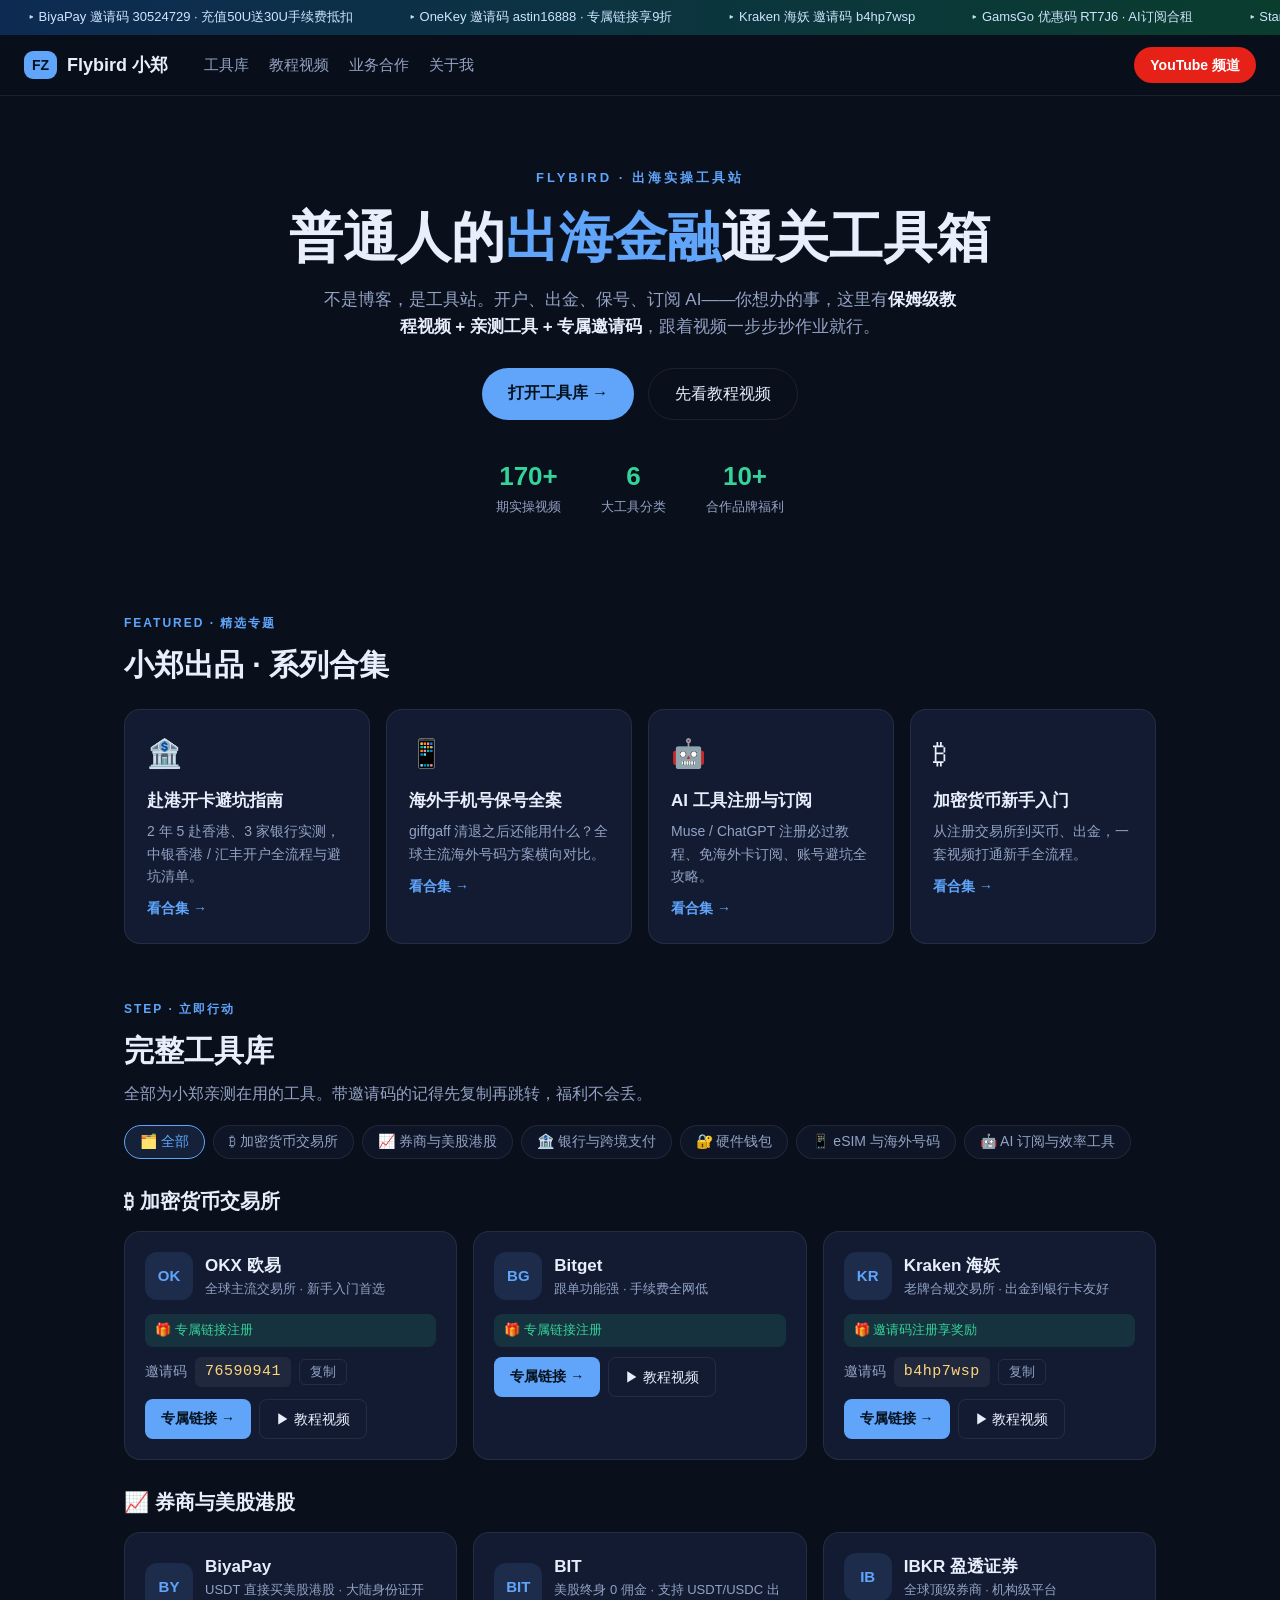
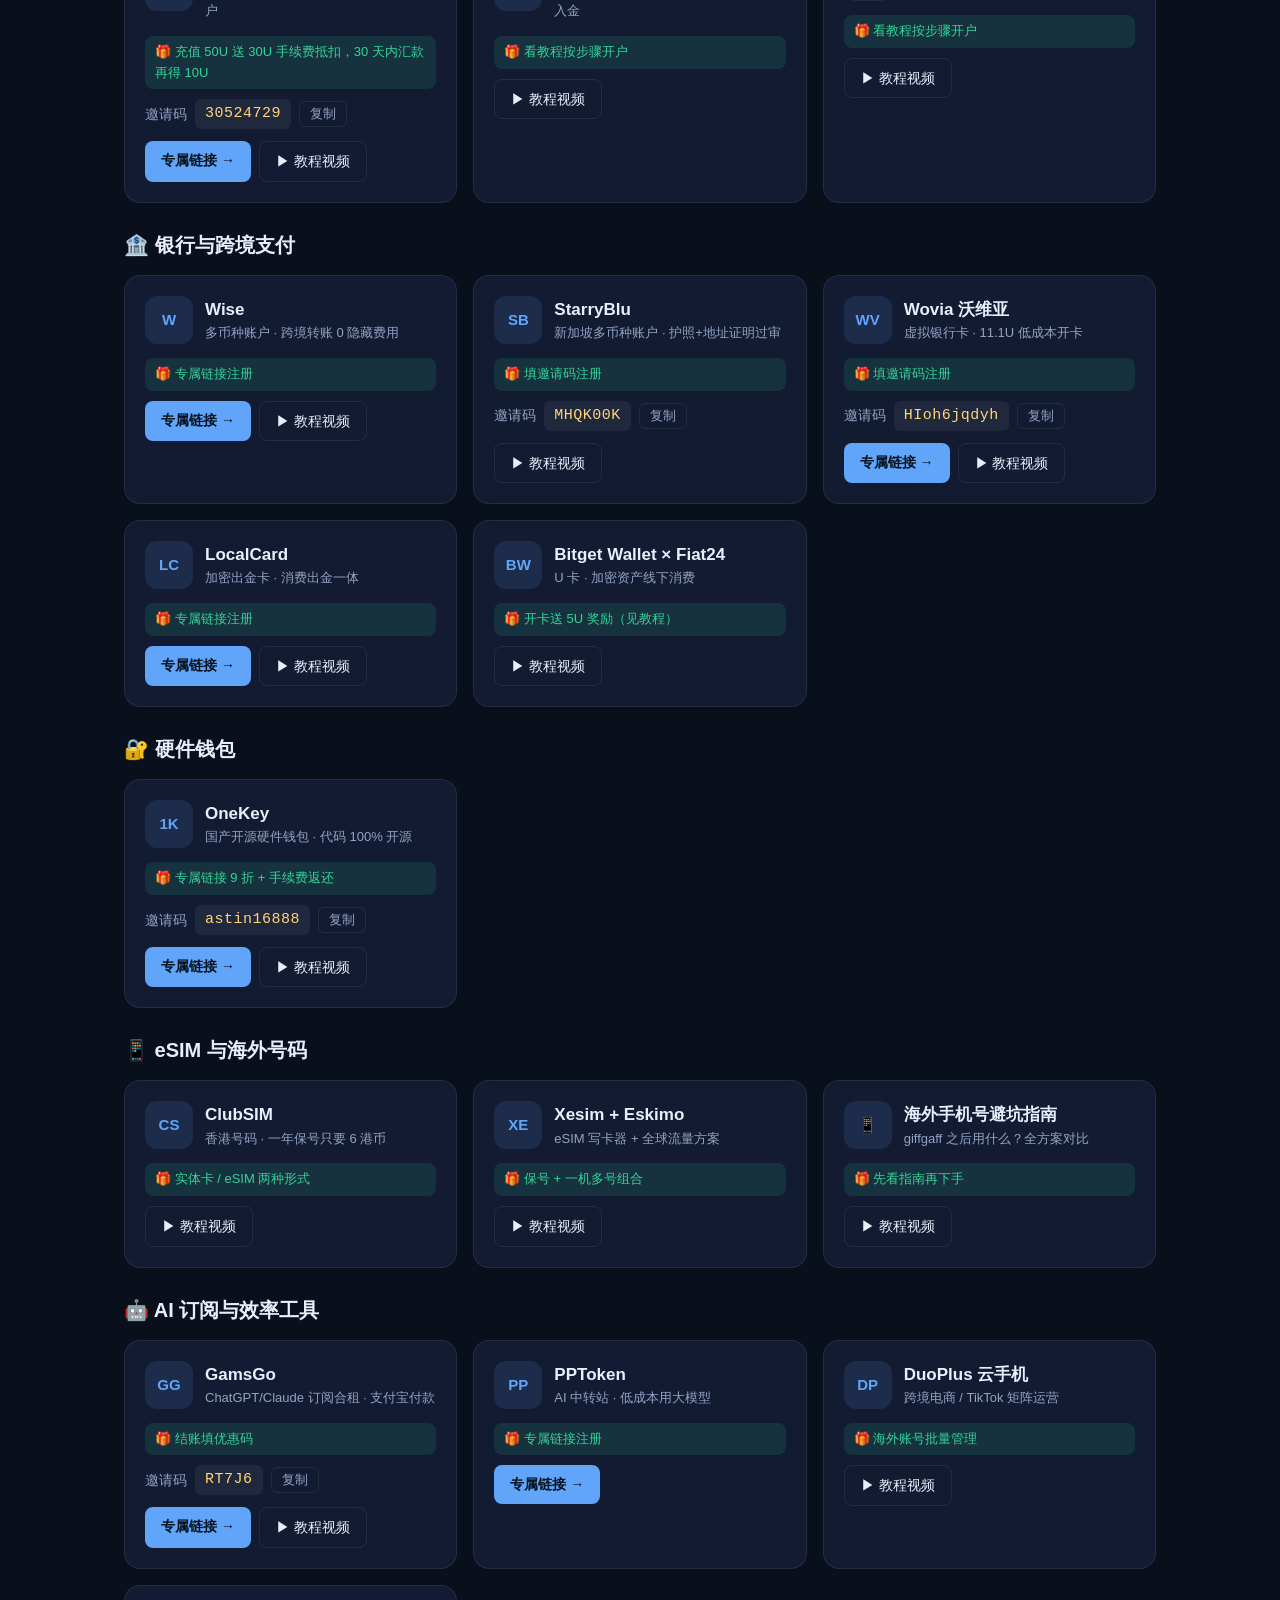
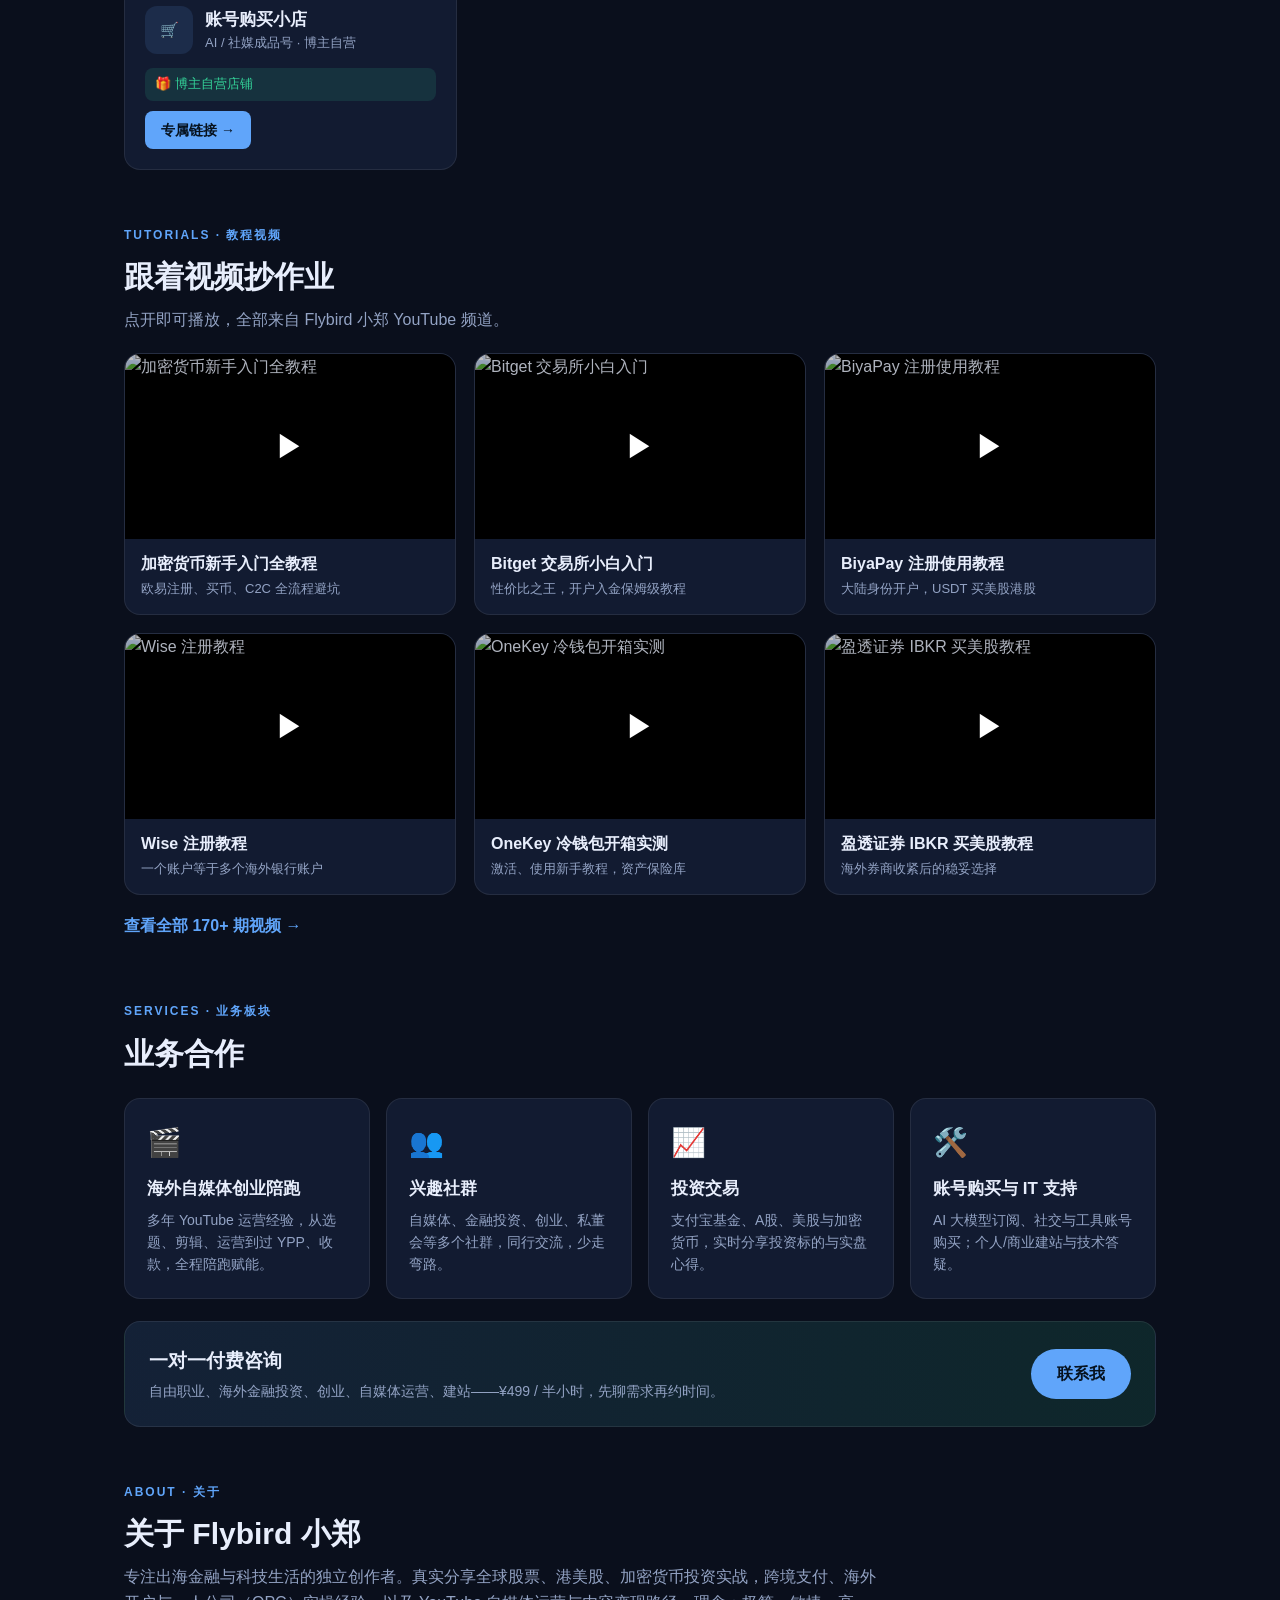
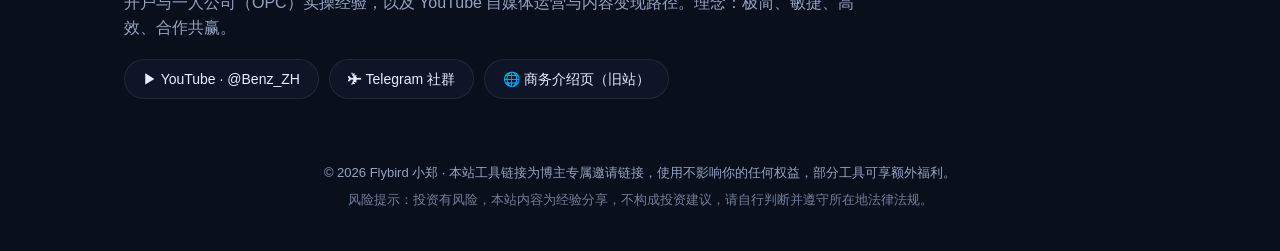
==== index.html @ d7a8adad "重构为工具导航站：新增静态首页/样式/数据/脚本，vercel.json 改为静态部署（旧 Astro 源码保留在仓库中）" ====
<!DOCTYPE html>
<html lang="zh-CN">
<head>
<meta charset="UTF-8">
<meta name="viewport" content="width=device-width, initial-scale=1.0">
<title>Flybird 小郑 · 出海金融与科技生活工具站</title>
<meta name="description" content="Flybird 小郑的出海工具库：加密货币交易所、美股券商、海外银行与跨境支付、硬件钱包、eSIM 海外号码、AI 订阅工具，附保姆级教程视频与专属邀请码。">
<link rel="stylesheet" href="styles.css">
<link rel="icon" href="data:image/svg+xml,<svg xmlns='http://www.w3.org/2000/svg' viewBox='0 0 100 100'><text y='.9em' font-size='90'>🕊️</text></svg>">
</head>
<body>

<!-- 顶部滚动播报 -->
<div class="ticker" aria-label="最新福利播报">
  <div class="ticker-track" id="tickerTrack"></div>
</div>

<!-- 导航 -->
<header class="nav">
  <a class="brand" href="#top">
    <span class="brand-badge">FZ</span>
    <span class="brand-name">Flybird 小郑</span>
  </a>
  <nav class="nav-links">
    <a href="#tools">工具库</a>
    <a href="#videos">教程视频</a>
    <a href="#services">业务合作</a>
    <a href="#about">关于我</a>
  </nav>
  <a class="nav-cta" href="https://www.youtube.com/@Benz_ZH" target="_blank" rel="noopener">YouTube 频道</a>
</header>

<main id="top">

  <!-- Hero -->
  <section class="hero">
    <p class="hero-kicker">FLYBIRD · 出海实操工具站</p>
    <h1>普通人的<em>出海金融</em>通关工具箱</h1>
    <p class="hero-sub">不是博客，是工具站。开户、出金、保号、订阅 AI——你想办的事，这里有<strong>保姆级教程视频 + 亲测工具 + 专属邀请码</strong>，跟着视频一步步抄作业就行。</p>
    <div class="hero-actions">
      <a class="btn-primary" href="#tools">打开工具库 →</a>
      <a class="btn-ghost" href="#videos">先看教程视频</a>
    </div>
    <div class="hero-stats">
      <div><strong>170+</strong><span>期实操视频</span></div>
      <div><strong>6</strong><span>大工具分类</span></div>
      <div><strong>10+</strong><span>合作品牌福利</span></div>
    </div>
  </section>

  <!-- 精选专题 -->
  <section class="section" id="series">
    <p class="section-kicker">FEATURED · 精选专题</p>
    <h2>小郑出品 · 系列合集</h2>
    <div class="series-grid">
      <a class="series-card" href="https://www.youtube.com/watch?v=pL_hmKkgHTI" target="_blank" rel="noopener">
        <span class="series-emoji">🏦</span>
        <h3>赴港开卡避坑指南</h3>
        <p>2 年 5 赴香港、3 家银行实测，中银香港 / 汇丰开户全流程与避坑清单。</p>
        <span class="series-link">看合集 →</span>
      </a>
      <a class="series-card" href="https://www.youtube.com/watch?v=Ob8utfMXnhE" target="_blank" rel="noopener">
        <span class="series-emoji">📱</span>
        <h3>海外手机号保号全案</h3>
        <p>giffgaff 清退之后还能用什么？全球主流海外号码方案横向对比。</p>
        <span class="series-link">看合集 →</span>
      </a>
      <a class="series-card" href="https://www.youtube.com/watch?v=V_3cQCNfY6o" target="_blank" rel="noopener">
        <span class="series-emoji">🤖</span>
        <h3>AI 工具注册与订阅</h3>
        <p>Muse / ChatGPT 注册必过教程、免海外卡订阅、账号避坑全攻略。</p>
        <span class="series-link">看合集 →</span>
      </a>
      <a class="series-card" href="https://www.youtube.com/watch?v=D28s9FjRsBw" target="_blank" rel="noopener">
        <span class="series-emoji">₿</span>
        <h3>加密货币新手入门</h3>
        <p>从注册交易所到买币、出金，一套视频打通新手全流程。</p>
        <span class="series-link">看合集 →</span>
      </a>
    </div>
  </section>

  <!-- 工具库 -->
  <section class="section" id="tools">
    <p class="section-kicker">STEP · 立即行动</p>
    <h2>完整工具库</h2>
    <p class="section-desc">全部为小郑亲测在用的工具。带邀请码的记得先复制再跳转，福利不会丢。</p>
    <div class="filter-bar" id="filterBar"></div>
    <div id="toolSections"></div>
  </section>

  <!-- 教程视频 -->
  <section class="section" id="videos">
    <p class="section-kicker">TUTORIALS · 教程视频</p>
    <h2>跟着视频抄作业</h2>
    <p class="section-desc">点开即可播放，全部来自 Flybird 小郑 YouTube 频道。</p>
    <div class="video-grid" id="videoGrid"></div>
    <p class="more-videos"><a href="https://www.youtube.com/@Benz_ZH/videos" target="_blank" rel="noopener">查看全部 170+ 期视频 →</a></p>
  </section>

  <!-- 业务合作 -->
  <section class="section" id="services">
    <p class="section-kicker">SERVICES · 业务板块</p>
    <h2>业务合作</h2>
    <div class="series-grid">
      <div class="series-card">
        <span class="series-emoji">🎬</span>
        <h3>海外自媒体创业陪跑</h3>
        <p>多年 YouTube 运营经验，从选题、剪辑、运营到过 YPP、收款，全程陪跑赋能。</p>
      </div>
      <div class="series-card">
        <span class="series-emoji">👥</span>
        <h3>兴趣社群</h3>
        <p>自媒体、金融投资、创业、私董会等多个社群，同行交流，少走弯路。</p>
      </div>
      <div class="series-card">
        <span class="series-emoji">📈</span>
        <h3>投资交易</h3>
        <p>支付宝基金、A股、美股与加密货币，实时分享投资标的与实盘心得。</p>
      </div>
      <div class="series-card">
        <span class="series-emoji">🛠️</span>
        <h3>账号购买与 IT 支持</h3>
        <p>AI 大模型订阅、社交与工具账号购买；个人/商业建站与技术答疑。</p>
      </div>
    </div>
    <div class="consult-banner">
      <div>
        <h3>一对一付费咨询</h3>
        <p>自由职业、海外金融投资、创业、自媒体运营、建站——¥499 / 半小时，先聊需求再约时间。</p>
      </div>
      <a class="btn-primary" href="#about">联系我</a>
    </div>
  </section>

  <!-- 关于 -->
  <section class="section" id="about">
    <p class="section-kicker">ABOUT · 关于</p>
    <h2>关于 Flybird 小郑</h2>
    <p class="about-text">专注出海金融与科技生活的独立创作者。真实分享全球股票、港美股、加密货币投资实战，跨境支付、海外开户与一人公司（OPC）实操经验，以及 YouTube 自媒体运营与内容变现路径。理念：极简、敏捷、高效、合作共赢。</p>
    <div class="contact-row">
      <a class="contact-chip" href="https://www.youtube.com/@Benz_ZH" target="_blank" rel="noopener">▶ YouTube · @Benz_ZH</a>
      <a class="contact-chip" href="https://t.me/flybird_home" target="_blank" rel="noopener">✈ Telegram 社群</a>
      <a class="contact-chip" href="https://flybirdzhintro.vercel.app/" target="_blank" rel="noopener">🌐 商务介绍页（旧站）</a>
    </div>
  </section>

</main>

<footer class="footer">
  <p>© 2026 Flybird 小郑 · 本站工具链接为博主专属邀请链接，使用不影响你的任何权益，部分工具可享额外福利。</p>
  <p class="footer-risk">风险提示：投资有风险，本站内容为经验分享，不构成投资建议，请自行判断并遵守所在地法律法规。</p>
</footer>

<div class="toast" id="toast">已复制</div>

<script src="data.js"></script>
<script src="app.js"></script>
</body>
</html>
---- styles.css ----
/* Flybird 小郑工具站 · 深色工具站风格（原创样式） */
:root {
  --bg: #0a0f1c;
  --bg-soft: #0e1526;
  --bg-card: #121b31;
  --border: rgba(255, 255, 255, 0.08);
  --text: #e8eefc;
  --text-dim: #93a3c4;
  --accent: #60a5fa;
  --accent-dim: rgba(96, 165, 250, 0.12);
  --green: #34d399;
  --green-dim: rgba(52, 211, 153, 0.12);
  --radius: 16px;
}

* { margin: 0; padding: 0; box-sizing: border-box; }
html { scroll-behavior: smooth; }
body {
  background: var(--bg);
  color: var(--text);
  font-family: -apple-system, "PingFang SC", "Microsoft YaHei", "Segoe UI", sans-serif;
  line-height: 1.6;
}
a { color: inherit; text-decoration: none; }
em { font-style: normal; color: var(--accent); }

/* ---------- 滚动播报 ---------- */
.ticker {
  background: linear-gradient(90deg, #0d2b52, #0a3d2e);
  overflow: hidden; white-space: nowrap;
  padding: 7px 0; font-size: 13px; color: #cfe4ff;
}
.ticker-track { display: inline-block; animation: ticker-scroll 40s linear infinite; }
.ticker-item { margin: 0 28px; }
@keyframes ticker-scroll { from { transform: translateX(0); } to { transform: translateX(-50%); } }

/* ---------- 导航 ---------- */
.nav {
  position: sticky; top: 0; z-index: 50;
  display: flex; align-items: center; gap: 24px;
  padding: 12px 24px;
  background: rgba(10, 15, 28, 0.88); backdrop-filter: blur(10px);
  border-bottom: 1px solid var(--border);
}
.brand { display: flex; align-items: center; gap: 10px; font-weight: 700; font-size: 18px; }
.brand-badge {
  background: var(--accent); color: #06121f; font-weight: 800;
  border-radius: 9px; padding: 3px 8px; font-size: 14px;
}
.nav-links { display: flex; gap: 20px; color: var(--text-dim); font-size: 15px; margin-left: 12px; }
.nav-links a:hover { color: var(--text); }
.nav-cta {
  margin-left: auto; background: #e62117; color: #fff;
  padding: 7px 16px; border-radius: 999px; font-size: 14px; font-weight: 600;
}
@media (max-width: 640px) { .nav-links { display: none; } }

/* ---------- Hero ---------- */
.hero { text-align: center; padding: 72px 24px 48px; max-width: 880px; margin: 0 auto; }
.hero-kicker { color: var(--accent); letter-spacing: 3px; font-size: 13px; font-weight: 700; }
.hero h1 { font-size: clamp(32px, 6vw, 54px); line-height: 1.2; margin: 16px 0; }
.hero-sub { color: var(--text-dim); font-size: 17px; max-width: 640px; margin: 0 auto; }
.hero-sub strong { color: var(--text); }
.hero-actions { display: flex; gap: 14px; justify-content: center; margin: 28px 0 36px; flex-wrap: wrap; }
.btn-primary {
  background: var(--accent); color: #06121f; font-weight: 700;
  padding: 12px 26px; border-radius: 999px; display: inline-block;
}
.btn-ghost {
  border: 1px solid var(--border); color: var(--text);
  padding: 12px 26px; border-radius: 999px; display: inline-block;
}
.hero-stats { display: flex; gap: 40px; justify-content: center; }
.hero-stats div { display: flex; flex-direction: column; }
.hero-stats strong { font-size: 26px; color: var(--green); }
.hero-stats span { color: var(--text-dim); font-size: 13px; }

/* ---------- 通用区块 ---------- */
.section { max-width: 1080px; margin: 0 auto; padding: 48px 24px 8px; }
.section-kicker { color: var(--accent); letter-spacing: 2px; font-size: 12px; font-weight: 700; }
.section h2 { font-size: 30px; margin: 8px 0 6px; }
.section-desc { color: var(--text-dim); margin-bottom: 8px; }

/* ---------- 专题 / 业务卡片 ---------- */
.series-grid { display: grid; grid-template-columns: repeat(auto-fill, minmax(230px, 1fr)); gap: 16px; margin-top: 20px; }
.series-card {
  background: var(--bg-card); border: 1px solid var(--border);
  border-radius: var(--radius); padding: 22px; display: block;
  transition: transform .15s, border-color .15s;
}
a.series-card:hover { transform: translateY(-3px); border-color: var(--accent); }
.series-emoji { font-size: 28px; }
.series-card h3 { margin: 10px 0 6px; font-size: 17px; }
.series-card p { color: var(--text-dim); font-size: 14px; }
.series-link { color: var(--accent); font-size: 14px; font-weight: 600; display: inline-block; margin-top: 10px; }

/* ---------- 工具库 ---------- */
.filter-bar { display: flex; gap: 8px; flex-wrap: wrap; margin: 18px 0 6px; }
.filter-btn {
  background: var(--bg-soft); color: var(--text-dim); border: 1px solid var(--border);
  padding: 7px 15px; border-radius: 999px; cursor: pointer; font-size: 14px;
}
.filter-btn.active { background: var(--accent-dim); color: var(--accent); border-color: var(--accent); }
.cat-block { margin-top: 26px; }
.cat-title { font-size: 20px; margin-bottom: 14px; }
.tool-grid { display: grid; grid-template-columns: repeat(auto-fill, minmax(300px, 1fr)); gap: 16px; }
.tool-card { background: var(--bg-card); border: 1px solid var(--border); border-radius: var(--radius); padding: 20px; }
.tool-head { display: flex; gap: 12px; align-items: center; }
.tool-avatar {
  width: 48px; height: 48px; border-radius: 12px; flex: none;
  background: var(--accent-dim); color: var(--accent);
  display: flex; align-items: center; justify-content: center;
  font-weight: 800; font-size: 15px;
}
.tool-head h3 { font-size: 17px; }
.tool-tag { color: var(--text-dim); font-size: 13px; }
.tool-perk {
  background: var(--green-dim); color: var(--green);
  border-radius: 8px; padding: 6px 10px; font-size: 13px; margin: 14px 0 10px;
}
.code-row { display: flex; align-items: center; gap: 8px; margin-bottom: 12px; font-size: 14px; }
.code-label { color: var(--text-dim); }
.code-row code {
  background: rgba(255,255,255,.06); padding: 3px 10px; border-radius: 6px;
  font-size: 15px; letter-spacing: .5px; color: #ffd479;
}
.copy-btn {
  background: transparent; border: 1px solid var(--border); color: var(--text-dim);
  border-radius: 6px; padding: 3px 10px; cursor: pointer; font-size: 13px;
}
.copy-btn:hover { color: var(--accent); border-color: var(--accent); }
.tool-actions { display: flex; gap: 8px; flex-wrap: wrap; }
.tool-btn {
  background: var(--accent); color: #06121f; font-weight: 700; font-size: 14px;
  padding: 8px 16px; border-radius: 8px;
}
.tool-btn.ghost { background: transparent; border: 1px solid var(--border); color: var(--text); font-weight: 500; }

/* ---------- 视频 ---------- */
.video-grid { display: grid; grid-template-columns: repeat(auto-fill, minmax(300px, 1fr)); gap: 18px; margin-top: 20px; }
.video-card { background: var(--bg-card); border: 1px solid var(--border); border-radius: var(--radius); overflow: hidden; }
.video-thumb { position: relative; cursor: pointer; aspect-ratio: 16/9; background: #000; }
.video-thumb img { width: 100%; height: 100%; object-fit: cover; display: block; }
.video-thumb iframe { width: 100%; height: 100%; display: block; }
.play-badge {
  position: absolute; inset: 0; display: flex; align-items: center; justify-content: center;
  font-size: 30px; color: #fff; background: rgba(0,0,0,.25);
}
.video-card h3 { font-size: 16px; padding: 12px 16px 2px; }
.video-card p { color: var(--text-dim); font-size: 13px; padding: 0 16px 14px; }
.more-videos { margin: 18px 0 8px; }
.more-videos a { color: var(--accent); font-weight: 600; }

/* ---------- 咨询横幅 / 关于 ---------- */
.consult-banner {
  margin-top: 22px; background: linear-gradient(90deg, var(--accent-dim), var(--green-dim));
  border: 1px solid var(--border); border-radius: var(--radius);
  padding: 24px; display: flex; align-items: center; gap: 20px; flex-wrap: wrap;
}
.consult-banner p { color: var(--text-dim); font-size: 14px; margin-top: 4px; }
.consult-banner .btn-primary { margin-left: auto; }
.about-text { color: var(--text-dim); max-width: 760px; }
.contact-row { display: flex; gap: 10px; flex-wrap: wrap; margin-top: 18px; }
.contact-chip { border: 1px solid var(--border); border-radius: 999px; padding: 8px 18px; font-size: 14px; background: var(--bg-soft); }
.contact-chip:hover { border-color: var(--accent); color: var(--accent); }

/* ---------- 页脚 / 提示 ---------- */
.footer { text-align: center; color: var(--text-dim); font-size: 13px; padding: 56px 24px 40px; }
.footer-risk { margin-top: 6px; opacity: .75; }
.toast {
  position: fixed; left: 50%; bottom: 28px; transform: translateX(-50%) translateY(20px);
  background: var(--green); color: #06281c; font-weight: 700; font-size: 14px;
  padding: 10px 22px; border-radius: 999px; opacity: 0; pointer-events: none; transition: all .25s;
}
.toast.show { opacity: 1; transform: translateX(-50%) translateY(0); }
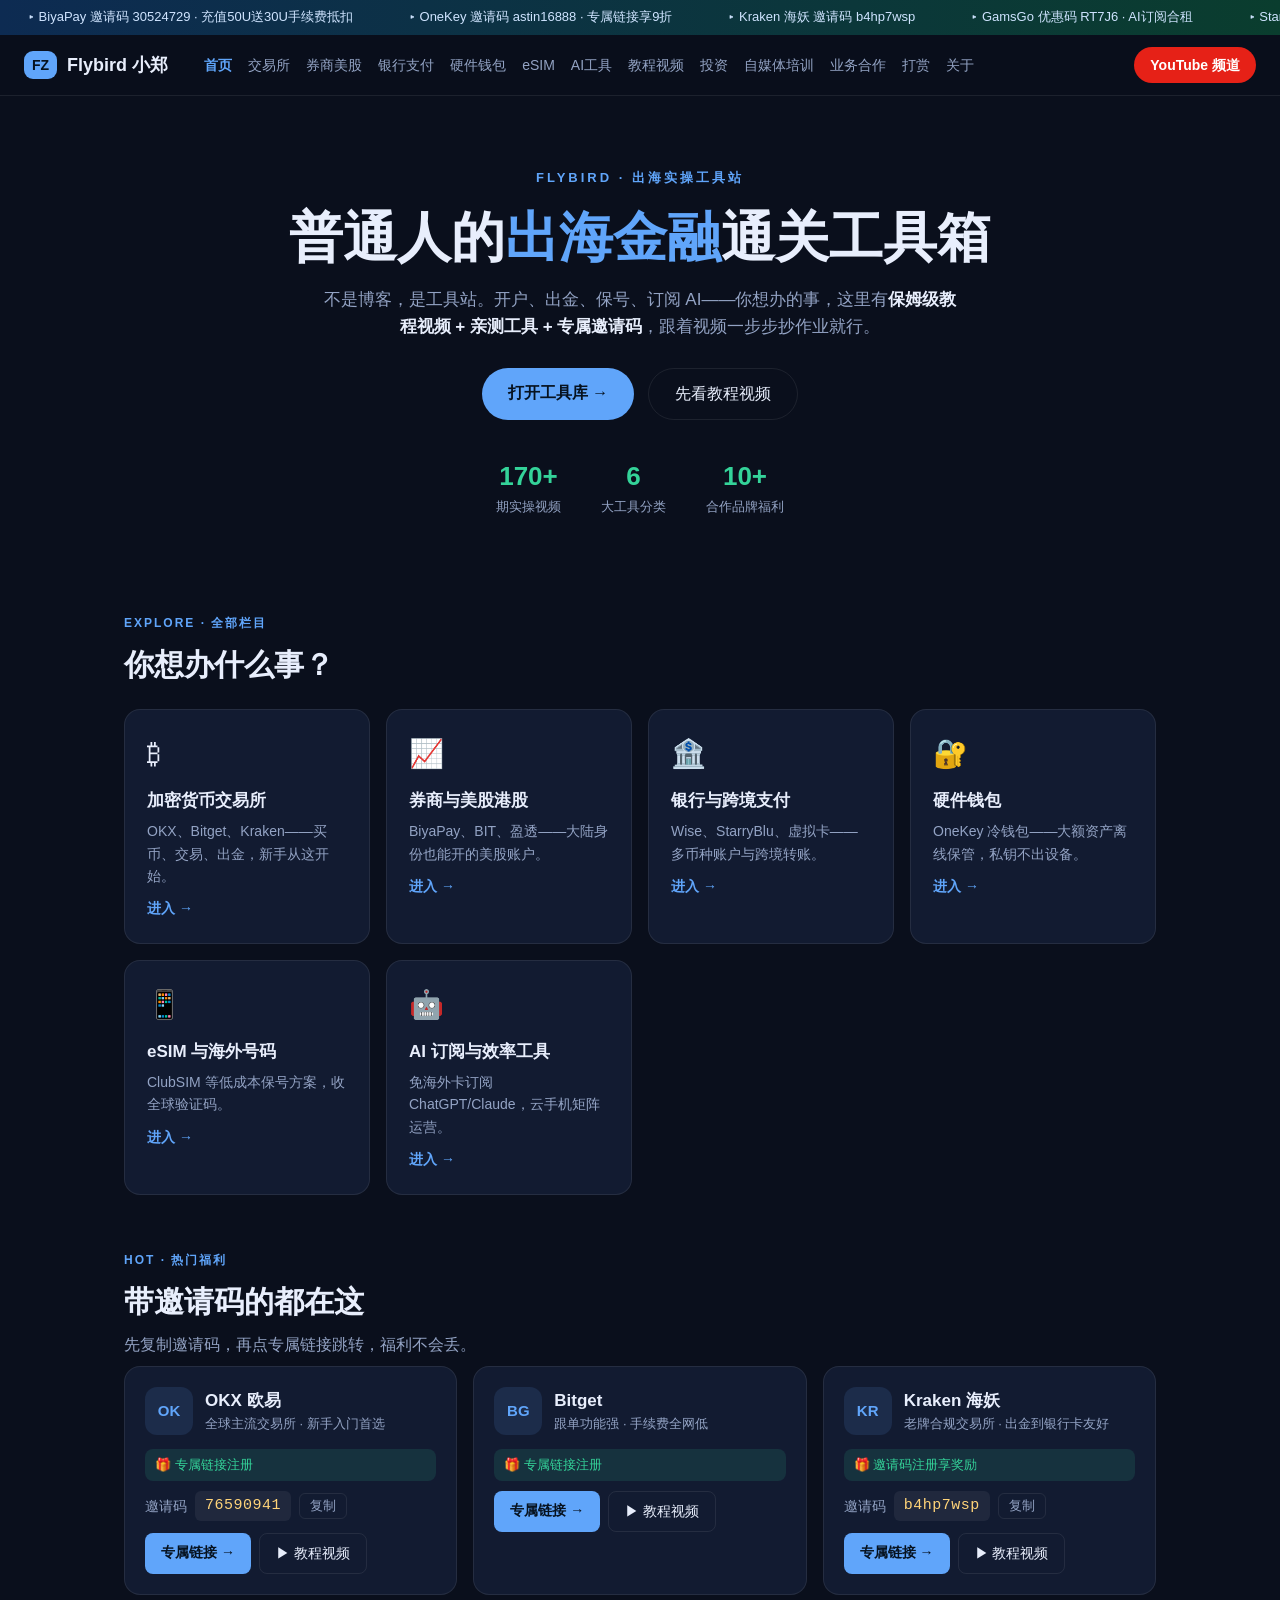
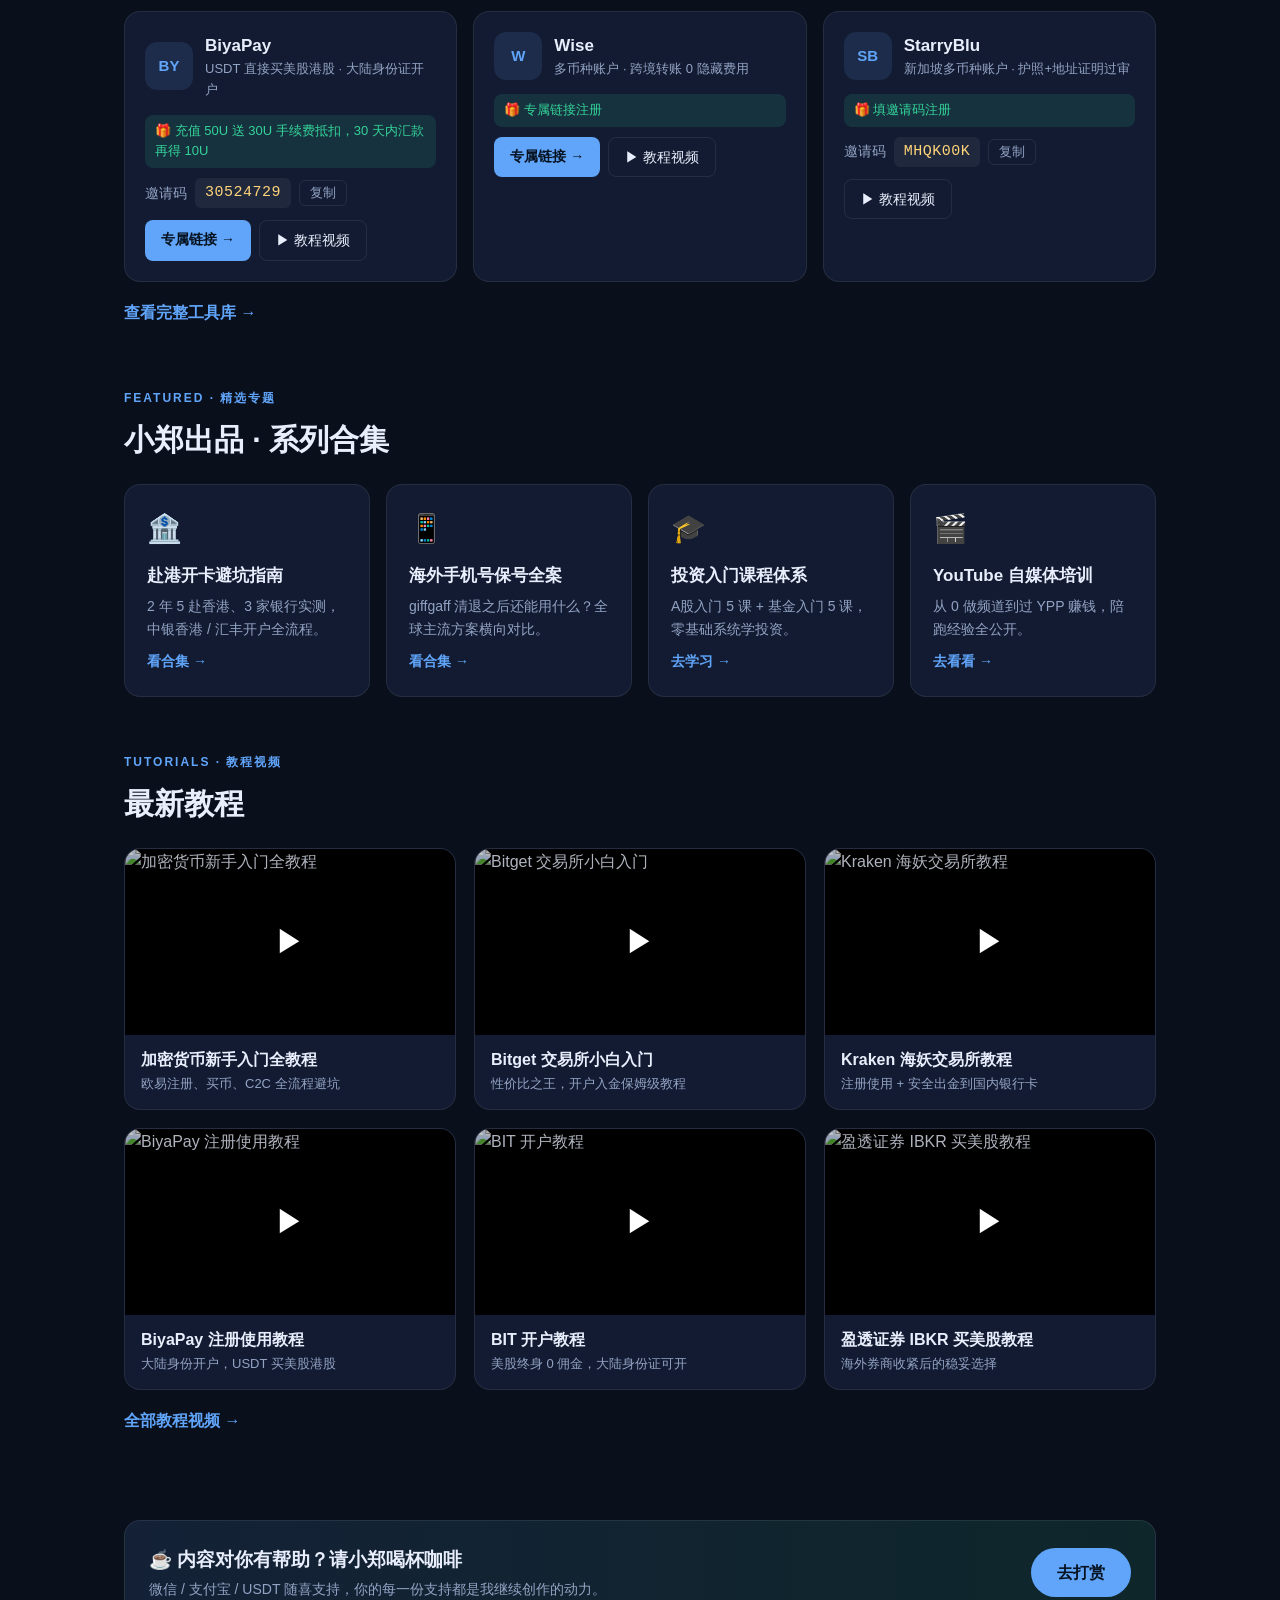
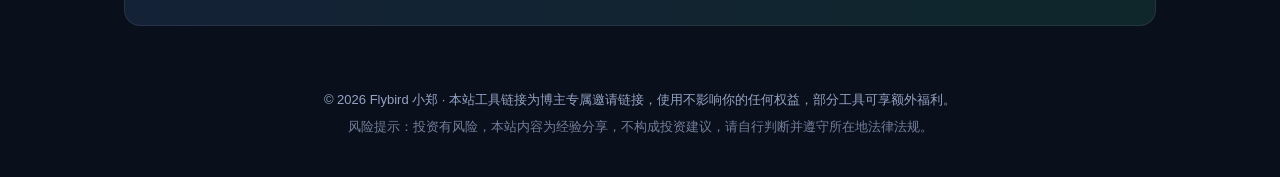
==== commit 4866e3f5: "迭代为多页站：新增6个工具分类页+视频/投资/培训/合作/打赏/关于页，全站共享导航，补回旧站打赏与业务内容" ====
--- a/index.html
+++ b/index.html
@@ -3,157 +3,92 @@
 <head>
 <meta charset="UTF-8">
 <meta name="viewport" content="width=device-width, initial-scale=1.0">
-<title>Flybird 小郑 · 出海金融与科技生活工具站</title>
-<meta name="description" content="Flybird 小郑的出海工具库：加密货币交易所、美股券商、海外银行与跨境支付、硬件钱包、eSIM 海外号码、AI 订阅工具，附保姆级教程视频与专属邀请码。">
+<title>出海金融与科技生活工具站 · Flybird 小郑</title>
+<meta name="description" content="Flybird 小郑的出海工具库：交易所、券商、银行支付、硬件钱包、eSIM、AI 订阅，附教程视频与专属邀请码。">
 <link rel="stylesheet" href="styles.css">
 <link rel="icon" href="data:image/svg+xml,<svg xmlns='http://www.w3.org/2000/svg' viewBox='0 0 100 100'><text y='.9em' font-size='90'>🕊️</text></svg>">
 </head>
 <body>
-
-<!-- 顶部滚动播报 -->
-<div class="ticker" aria-label="最新福利播报">
-  <div class="ticker-track" id="tickerTrack"></div>
-</div>
-
-<!-- 导航 -->
+<div class="ticker" aria-label="最新福利播报"><div class="ticker-track" id="tickerTrack"></div></div>
 <header class="nav">
-  <a class="brand" href="#top">
-    <span class="brand-badge">FZ</span>
-    <span class="brand-name">Flybird 小郑</span>
-  </a>
+  <a class="brand" href="index.html"><span class="brand-badge">FZ</span><span class="brand-name">Flybird 小郑</span></a>
   <nav class="nav-links">
-    <a href="#tools">工具库</a>
-    <a href="#videos">教程视频</a>
-    <a href="#services">业务合作</a>
-    <a href="#about">关于我</a>
+    <a href="index.html">首页</a><a href="exchange.html">交易所</a><a href="broker.html">券商美股</a><a href="bank.html">银行支付</a><a href="wallet.html">硬件钱包</a><a href="esim.html">eSIM</a><a href="ai.html">AI工具</a><a href="videos.html">教程视频</a><a href="invest.html">投资</a><a href="training.html">自媒体培训</a><a href="services.html">业务合作</a><a href="donate.html">打赏</a><a href="about.html">关于</a>
   </nav>
   <a class="nav-cta" href="https://www.youtube.com/@Benz_ZH" target="_blank" rel="noopener">YouTube 频道</a>
 </header>
+<main>
 
-<main id="top">
+<section class="hero">
+  <p class="hero-kicker">FLYBIRD · 出海实操工具站</p>
+  <h1>普通人的<em>出海金融</em>通关工具箱</h1>
+  <p class="hero-sub">不是博客，是工具站。开户、出金、保号、订阅 AI——你想办的事，这里有<strong>保姆级教程视频 + 亲测工具 + 专属邀请码</strong>，跟着视频一步步抄作业就行。</p>
+  <div class="hero-actions">
+    <a class="btn-primary" href="exchange.html">打开工具库 →</a>
+    <a class="btn-ghost" href="videos.html">先看教程视频</a>
+  </div>
+  <div class="hero-stats">
+    <div><strong>170+</strong><span>期实操视频</span></div>
+    <div><strong>6</strong><span>大工具分类</span></div>
+    <div><strong>10+</strong><span>合作品牌福利</span></div>
+  </div>
+</section>
 
-  <!-- Hero -->
-  <section class="hero">
-    <p class="hero-kicker">FLYBIRD · 出海实操工具站</p>
-    <h1>普通人的<em>出海金融</em>通关工具箱</h1>
-    <p class="hero-sub">不是博客，是工具站。开户、出金、保号、订阅 AI——你想办的事，这里有<strong>保姆级教程视频 + 亲测工具 + 专属邀请码</strong>，跟着视频一步步抄作业就行。</p>
-    <div class="hero-actions">
-      <a class="btn-primary" href="#tools">打开工具库 →</a>
-      <a class="btn-ghost" href="#videos">先看教程视频</a>
+<section class="section">
+  <p class="section-kicker">EXPLORE · 全部栏目</p>
+  <h2>你想办什么事？</h2>
+  <div class="series-grid">
+    <a class="series-card" href="exchange.html"><span class="series-emoji">₿</span><h3>加密货币交易所</h3><p>OKX、Bitget、Kraken——买币、交易、出金，新手从这开始。</p><span class="series-link">进入 →</span></a>
+    <a class="series-card" href="broker.html"><span class="series-emoji">📈</span><h3>券商与美股港股</h3><p>BiyaPay、BIT、盈透——大陆身份也能开的美股账户。</p><span class="series-link">进入 →</span></a>
+    <a class="series-card" href="bank.html"><span class="series-emoji">🏦</span><h3>银行与跨境支付</h3><p>Wise、StarryBlu、虚拟卡——多币种账户与跨境转账。</p><span class="series-link">进入 →</span></a>
+    <a class="series-card" href="wallet.html"><span class="series-emoji">🔐</span><h3>硬件钱包</h3><p>OneKey 冷钱包——大额资产离线保管，私钥不出设备。</p><span class="series-link">进入 →</span></a>
+    <a class="series-card" href="esim.html"><span class="series-emoji">📱</span><h3>eSIM 与海外号码</h3><p>ClubSIM 等低成本保号方案，收全球验证码。</p><span class="series-link">进入 →</span></a>
+    <a class="series-card" href="ai.html"><span class="series-emoji">🤖</span><h3>AI 订阅与效率工具</h3><p>免海外卡订阅 ChatGPT/Claude，云手机矩阵运营。</p><span class="series-link">进入 →</span></a>
+  </div>
+</section>
+
+<section class="section">
+  <p class="section-kicker">HOT · 热门福利</p>
+  <h2>带邀请码的都在这</h2>
+  <p class="section-desc">先复制邀请码，再点专属链接跳转，福利不会丢。</p>
+  <div data-tools-featured></div>
+  <p class="more-videos"><a href="exchange.html">查看完整工具库 →</a></p>
+</section>
+
+<section class="section">
+  <p class="section-kicker">FEATURED · 精选专题</p>
+  <h2>小郑出品 · 系列合集</h2>
+  <div class="series-grid">
+    <a class="series-card" href="https://www.youtube.com/watch?v=pL_hmKkgHTI" target="_blank" rel="noopener"><span class="series-emoji">🏦</span><h3>赴港开卡避坑指南</h3><p>2 年 5 赴香港、3 家银行实测，中银香港 / 汇丰开户全流程。</p><span class="series-link">看合集 →</span></a>
+    <a class="series-card" href="https://www.youtube.com/watch?v=Ob8utfMXnhE" target="_blank" rel="noopener"><span class="series-emoji">📱</span><h3>海外手机号保号全案</h3><p>giffgaff 清退之后还能用什么？全球主流方案横向对比。</p><span class="series-link">看合集 →</span></a>
+    <a class="series-card" href="invest.html"><span class="series-emoji">🎓</span><h3>投资入门课程体系</h3><p>A股入门 5 课 + 基金入门 5 课，零基础系统学投资。</p><span class="series-link">去学习 →</span></a>
+    <a class="series-card" href="training.html"><span class="series-emoji">🎬</span><h3>YouTube 自媒体培训</h3><p>从 0 做频道到过 YPP 赚钱，陪跑经验全公开。</p><span class="series-link">去看看 →</span></a>
+  </div>
+</section>
+
+<section class="section">
+  <p class="section-kicker">TUTORIALS · 教程视频</p>
+  <h2>最新教程</h2>
+  <div data-videos="all" data-limit="6"></div>
+  <p class="more-videos"><a href="videos.html">全部教程视频 →</a></p>
+</section>
+
+<section class="section">
+  <div class="consult-banner">
+    <div>
+      <h3>☕ 内容对你有帮助？请小郑喝杯咖啡</h3>
+      <p>微信 / 支付宝 / USDT 随喜支持，你的每一份支持都是我继续创作的动力。</p>
     </div>
-    <div class="hero-stats">
-      <div><strong>170+</strong><span>期实操视频</span></div>
-      <div><strong>6</strong><span>大工具分类</span></div>
-      <div><strong>10+</strong><span>合作品牌福利</span></div>
-    </div>
-  </section>
-
-  <!-- 精选专题 -->
-  <section class="section" id="series">
-    <p class="section-kicker">FEATURED · 精选专题</p>
-    <h2>小郑出品 · 系列合集</h2>
-    <div class="series-grid">
-      <a class="series-card" href="https://www.youtube.com/watch?v=pL_hmKkgHTI" target="_blank" rel="noopener">
-        <span class="series-emoji">🏦</span>
-        <h3>赴港开卡避坑指南</h3>
-        <p>2 年 5 赴香港、3 家银行实测，中银香港 / 汇丰开户全流程与避坑清单。</p>
-        <span class="series-link">看合集 →</span>
-      </a>
-      <a class="series-card" href="https://www.youtube.com/watch?v=Ob8utfMXnhE" target="_blank" rel="noopener">
-        <span class="series-emoji">📱</span>
-        <h3>海外手机号保号全案</h3>
-        <p>giffgaff 清退之后还能用什么？全球主流海外号码方案横向对比。</p>
-        <span class="series-link">看合集 →</span>
-      </a>
-      <a class="series-card" href="https://www.youtube.com/watch?v=V_3cQCNfY6o" target="_blank" rel="noopener">
-        <span class="series-emoji">🤖</span>
-        <h3>AI 工具注册与订阅</h3>
-        <p>Muse / ChatGPT 注册必过教程、免海外卡订阅、账号避坑全攻略。</p>
-        <span class="series-link">看合集 →</span>
-      </a>
-      <a class="series-card" href="https://www.youtube.com/watch?v=D28s9FjRsBw" target="_blank" rel="noopener">
-        <span class="series-emoji">₿</span>
-        <h3>加密货币新手入门</h3>
-        <p>从注册交易所到买币、出金，一套视频打通新手全流程。</p>
-        <span class="series-link">看合集 →</span>
-      </a>
-    </div>
-  </section>
-
-  <!-- 工具库 -->
-  <section class="section" id="tools">
-    <p class="section-kicker">STEP · 立即行动</p>
-    <h2>完整工具库</h2>
-    <p class="section-desc">全部为小郑亲测在用的工具。带邀请码的记得先复制再跳转，福利不会丢。</p>
-    <div class="filter-bar" id="filterBar"></div>
-    <div id="toolSections"></div>
-  </section>
-
-  <!-- 教程视频 -->
-  <section class="section" id="videos">
-    <p class="section-kicker">TUTORIALS · 教程视频</p>
-    <h2>跟着视频抄作业</h2>
-    <p class="section-desc">点开即可播放，全部来自 Flybird 小郑 YouTube 频道。</p>
-    <div class="video-grid" id="videoGrid"></div>
-    <p class="more-videos"><a href="https://www.youtube.com/@Benz_ZH/videos" target="_blank" rel="noopener">查看全部 170+ 期视频 →</a></p>
-  </section>
-
-  <!-- 业务合作 -->
-  <section class="section" id="services">
-    <p class="section-kicker">SERVICES · 业务板块</p>
-    <h2>业务合作</h2>
-    <div class="series-grid">
-      <div class="series-card">
-        <span class="series-emoji">🎬</span>
-        <h3>海外自媒体创业陪跑</h3>
-        <p>多年 YouTube 运营经验，从选题、剪辑、运营到过 YPP、收款，全程陪跑赋能。</p>
-      </div>
-      <div class="series-card">
-        <span class="series-emoji">👥</span>
-        <h3>兴趣社群</h3>
-        <p>自媒体、金融投资、创业、私董会等多个社群，同行交流，少走弯路。</p>
-      </div>
-      <div class="series-card">
-        <span class="series-emoji">📈</span>
-        <h3>投资交易</h3>
-        <p>支付宝基金、A股、美股与加密货币，实时分享投资标的与实盘心得。</p>
-      </div>
-      <div class="series-card">
-        <span class="series-emoji">🛠️</span>
-        <h3>账号购买与 IT 支持</h3>
-        <p>AI 大模型订阅、社交与工具账号购买；个人/商业建站与技术答疑。</p>
-      </div>
-    </div>
-    <div class="consult-banner">
-      <div>
-        <h3>一对一付费咨询</h3>
-        <p>自由职业、海外金融投资、创业、自媒体运营、建站——¥499 / 半小时，先聊需求再约时间。</p>
-      </div>
-      <a class="btn-primary" href="#about">联系我</a>
-    </div>
-  </section>
-
-  <!-- 关于 -->
-  <section class="section" id="about">
-    <p class="section-kicker">ABOUT · 关于</p>
-    <h2>关于 Flybird 小郑</h2>
-    <p class="about-text">专注出海金融与科技生活的独立创作者。真实分享全球股票、港美股、加密货币投资实战，跨境支付、海外开户与一人公司（OPC）实操经验，以及 YouTube 自媒体运营与内容变现路径。理念：极简、敏捷、高效、合作共赢。</p>
-    <div class="contact-row">
-      <a class="contact-chip" href="https://www.youtube.com/@Benz_ZH" target="_blank" rel="noopener">▶ YouTube · @Benz_ZH</a>
-      <a class="contact-chip" href="https://t.me/flybird_home" target="_blank" rel="noopener">✈ Telegram 社群</a>
-      <a class="contact-chip" href="https://flybirdzhintro.vercel.app/" target="_blank" rel="noopener">🌐 商务介绍页（旧站）</a>
-    </div>
-  </section>
+    <a class="btn-primary" href="donate.html">去打赏</a>
+  </div>
+</section>
 
 </main>
-
 <footer class="footer">
   <p>© 2026 Flybird 小郑 · 本站工具链接为博主专属邀请链接，使用不影响你的任何权益，部分工具可享额外福利。</p>
   <p class="footer-risk">风险提示：投资有风险，本站内容为经验分享，不构成投资建议，请自行判断并遵守所在地法律法规。</p>
 </footer>
-
 <div class="toast" id="toast">已复制</div>
-
 <script src="data.js"></script>
 <script src="app.js"></script>
 </body>
--- a/styles.css
+++ b/styles.css
@@ -47,13 +47,15 @@
   background: var(--accent); color: #06121f; font-weight: 800;
   border-radius: 9px; padding: 3px 8px; font-size: 14px;
 }
-.nav-links { display: flex; gap: 20px; color: var(--text-dim); font-size: 15px; margin-left: 12px; }
+.nav-links { display: flex; gap: 16px; color: var(--text-dim); font-size: 14px; margin-left: 12px; overflow-x: auto; white-space: nowrap; scrollbar-width: none; }
+.nav-links::-webkit-scrollbar { display: none; }
 .nav-links a:hover { color: var(--text); }
+.nav-links a.active { color: var(--accent); font-weight: 700; }
 .nav-cta {
   margin-left: auto; background: #e62117; color: #fff;
   padding: 7px 16px; border-radius: 999px; font-size: 14px; font-weight: 600;
 }
-@media (max-width: 640px) { .nav-links { display: none; } }
+@media (max-width: 640px) { .nav-cta { display: none; } }
 
 /* ---------- Hero ---------- */
 .hero { text-align: center; padding: 72px 24px 48px; max-width: 880px; margin: 0 auto; }
@@ -173,3 +175,34 @@
   padding: 10px 22px; border-radius: 999px; opacity: 0; pointer-events: none; transition: all .25s;
 }
 .toast.show { opacity: 1; transform: translateX(-50%) translateY(0); }
+
+/* ---------- 子页面通用 ---------- */
+.page-hero { text-align: center; padding: 52px 24px 10px; max-width: 820px; margin: 0 auto; }
+.page-hero .hero-kicker { color: var(--accent); letter-spacing: 3px; font-size: 13px; font-weight: 700; }
+.page-hero h1 { font-size: clamp(28px, 5vw, 42px); margin: 12px 0 10px; }
+.page-hero p { color: var(--text-dim); font-size: 16px; }
+.cat-nav { display: flex; gap: 8px; flex-wrap: wrap; justify-content: center; margin: 22px auto 4px; max-width: 900px; padding: 0 16px; }
+.cat-nav a { border: 1px solid var(--border); background: var(--bg-soft); color: var(--text-dim); border-radius: 999px; padding: 7px 15px; font-size: 14px; }
+.cat-nav a:hover { color: var(--accent); border-color: var(--accent); }
+
+/* ---------- 课程列表 ---------- */
+.course-box { background: var(--bg-card); border: 1px solid var(--border); border-radius: var(--radius); padding: 22px; margin-top: 18px; }
+.course-box h3 { margin-bottom: 12px; font-size: 18px; }
+.course-item { display: flex; align-items: center; gap: 12px; padding: 11px 10px; border-radius: 10px; font-size: 15px; }
+.course-item:hover { background: rgba(255,255,255,.04); }
+.course-num { background: var(--accent-dim); color: var(--accent); font-weight: 800; border-radius: 8px; width: 28px; height: 28px; display: flex; align-items: center; justify-content: center; flex: none; }
+.course-play { margin-left: auto; color: var(--text-dim); font-size: 13px; flex: none; }
+
+/* ---------- 打赏页 ---------- */
+.donate-grid { display: grid; grid-template-columns: repeat(auto-fit, minmax(240px, 1fr)); gap: 18px; max-width: 640px; margin: 26px auto 0; }
+.donate-card { background: var(--bg-card); border: 1px solid var(--border); border-radius: var(--radius); padding: 24px; text-align: center; }
+.donate-card img { width: 220px; height: 220px; object-fit: contain; border-radius: 12px; background: #fff; }
+.donate-card h3 { margin-top: 14px; font-size: 18px; }
+.donate-card p { color: var(--text-dim); font-size: 14px; }
+.usdt-box { max-width: 720px; margin: 26px auto 0; background: var(--bg-card); border: 1px solid var(--border); border-radius: var(--radius); padding: 22px; text-align: center; }
+.usdt-addr { font-family: ui-monospace, Menlo, monospace; background: rgba(255,255,255,.06); border-radius: 8px; padding: 10px 14px; word-break: break-all; color: #ffd479; display: block; margin: 12px 0; font-size: 15px; }
+
+/* ---------- 关于页 ---------- */
+.about-flex { display: flex; gap: 26px; align-items: flex-start; flex-wrap: wrap; }
+.about-flex img.logo { width: 150px; height: 150px; object-fit: cover; border-radius: 24px; border: 1px solid var(--border); }
+.about-flex .about-text { flex: 1; min-width: 260px; }
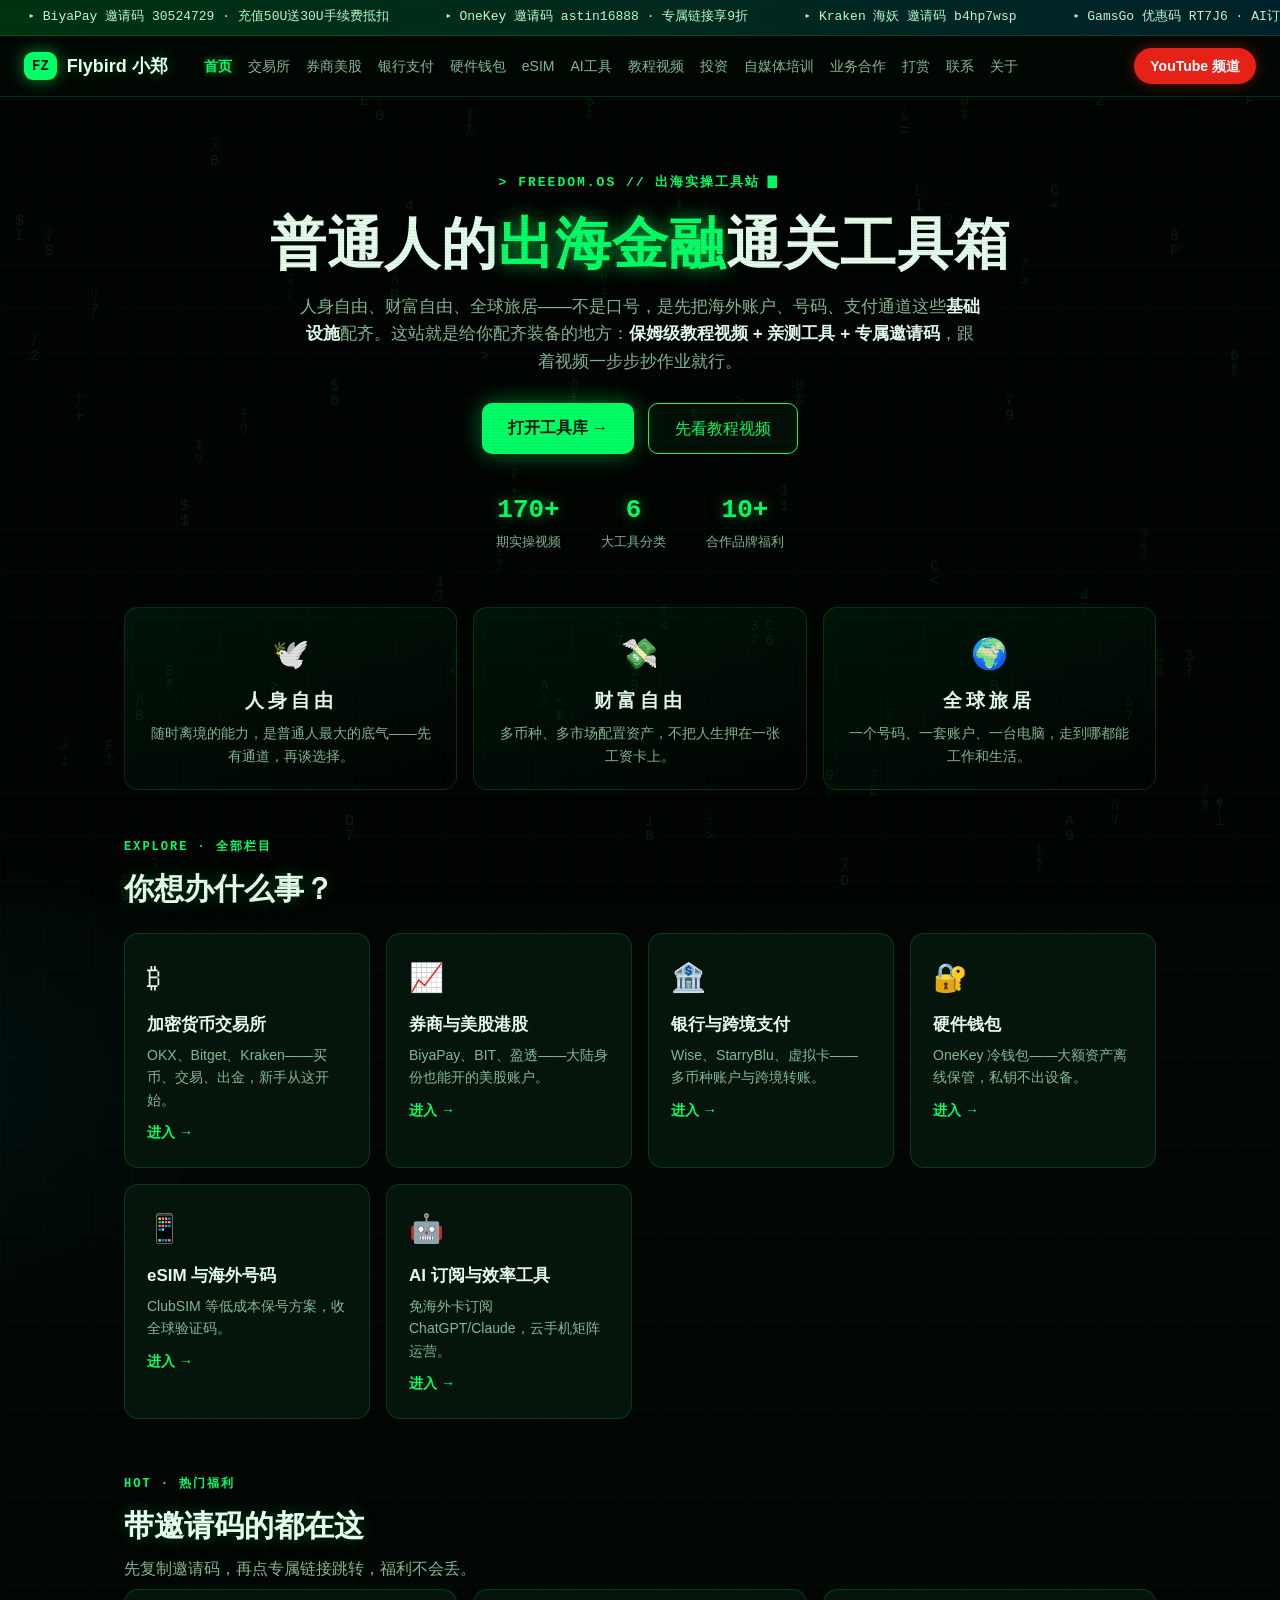
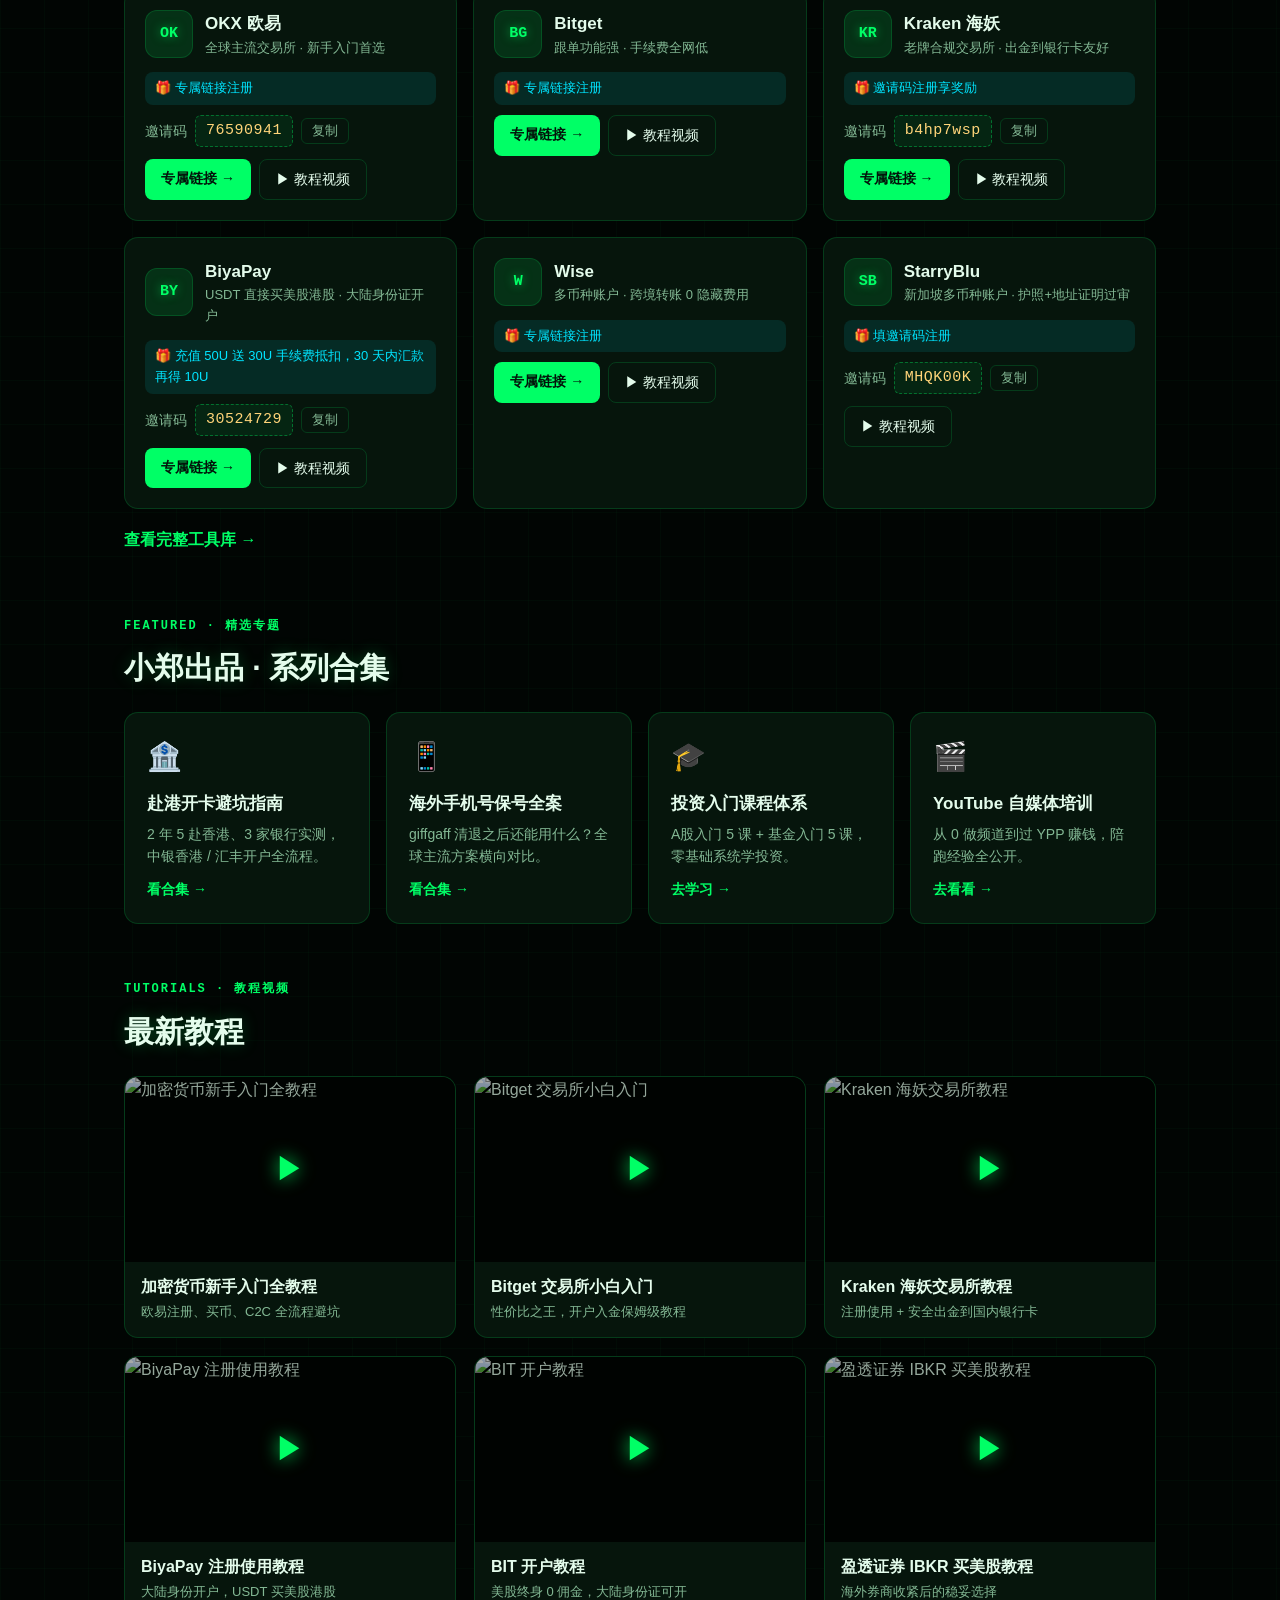
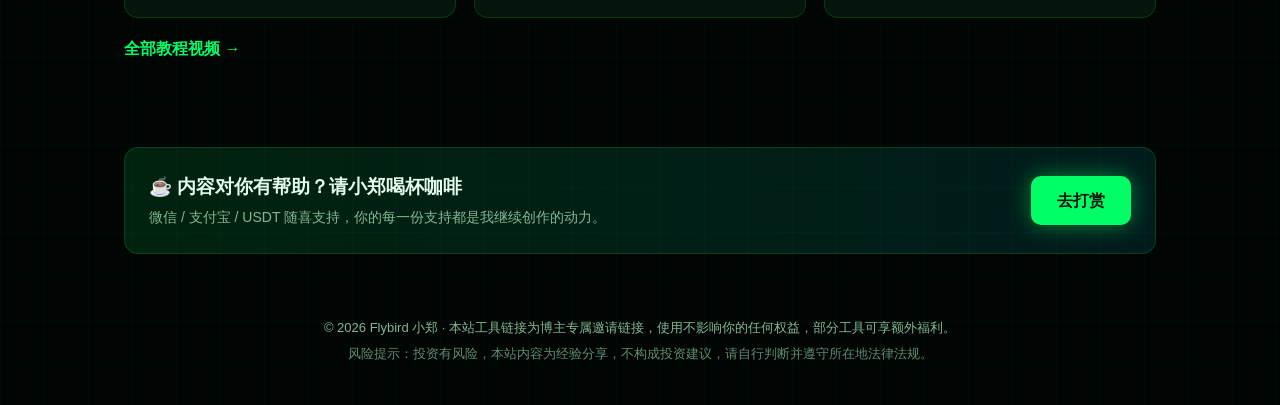
==== commit ee7cac89: "改版黑客帝国科技风（数字雨+霓虹绿+自由主题），新增联系页恢复 QQ/微信/TG/社群全部联系方式" ====
--- a/index.html
+++ b/index.html
@@ -9,20 +9,21 @@
 <link rel="icon" href="data:image/svg+xml,<svg xmlns='http://www.w3.org/2000/svg' viewBox='0 0 100 100'><text y='.9em' font-size='90'>🕊️</text></svg>">
 </head>
 <body>
+<canvas id="matrixRain" aria-hidden="true"></canvas>
 <div class="ticker" aria-label="最新福利播报"><div class="ticker-track" id="tickerTrack"></div></div>
 <header class="nav">
   <a class="brand" href="index.html"><span class="brand-badge">FZ</span><span class="brand-name">Flybird 小郑</span></a>
   <nav class="nav-links">
-    <a href="index.html">首页</a><a href="exchange.html">交易所</a><a href="broker.html">券商美股</a><a href="bank.html">银行支付</a><a href="wallet.html">硬件钱包</a><a href="esim.html">eSIM</a><a href="ai.html">AI工具</a><a href="videos.html">教程视频</a><a href="invest.html">投资</a><a href="training.html">自媒体培训</a><a href="services.html">业务合作</a><a href="donate.html">打赏</a><a href="about.html">关于</a>
+    <a href="index.html">首页</a><a href="exchange.html">交易所</a><a href="broker.html">券商美股</a><a href="bank.html">银行支付</a><a href="wallet.html">硬件钱包</a><a href="esim.html">eSIM</a><a href="ai.html">AI工具</a><a href="videos.html">教程视频</a><a href="invest.html">投资</a><a href="training.html">自媒体培训</a><a href="services.html">业务合作</a><a href="donate.html">打赏</a><a href="contact.html">联系</a><a href="about.html">关于</a>
   </nav>
   <a class="nav-cta" href="https://www.youtube.com/@Benz_ZH" target="_blank" rel="noopener">YouTube 频道</a>
 </header>
 <main>
 
 <section class="hero">
-  <p class="hero-kicker">FLYBIRD · 出海实操工具站</p>
+  <p class="hero-kicker">&gt; FREEDOM.OS // 出海实操工具站</p>
   <h1>普通人的<em>出海金融</em>通关工具箱</h1>
-  <p class="hero-sub">不是博客，是工具站。开户、出金、保号、订阅 AI——你想办的事，这里有<strong>保姆级教程视频 + 亲测工具 + 专属邀请码</strong>，跟着视频一步步抄作业就行。</p>
+  <p class="hero-sub">人身自由、财富自由、全球旅居——不是口号，是先把海外账户、号码、支付通道这些<strong>基础设施</strong>配齐。这站就是给你配齐装备的地方：<strong>保姆级教程视频 + 亲测工具 + 专属邀请码</strong>，跟着视频一步步抄作业就行。</p>
   <div class="hero-actions">
     <a class="btn-primary" href="exchange.html">打开工具库 →</a>
     <a class="btn-ghost" href="videos.html">先看教程视频</a>
@@ -33,6 +34,12 @@
     <div><strong>10+</strong><span>合作品牌福利</span></div>
   </div>
 </section>
+
+<div class="freedom-grid">
+  <div class="freedom-card"><span class="f-emoji">🕊️</span><h3>人身自由</h3><p>随时离境的能力，是普通人最大的底气——先有通道，再谈选择。</p></div>
+  <div class="freedom-card"><span class="f-emoji">💸</span><h3>财富自由</h3><p>多币种、多市场配置资产，不把人生押在一张工资卡上。</p></div>
+  <div class="freedom-card"><span class="f-emoji">🌍</span><h3>全球旅居</h3><p>一个号码、一套账户、一台电脑，走到哪都能工作和生活。</p></div>
+</div>
 
 <section class="section">
   <p class="section-kicker">EXPLORE · 全部栏目</p>
--- a/styles.css
+++ b/styles.css
@@ -1,34 +1,54 @@
-/* Flybird 小郑工具站 · 深色工具站风格（原创样式） */
+/* Flybird 小郑工具站 · 黑客帝国式科技风（原创样式） */
 :root {
-  --bg: #0a0f1c;
-  --bg-soft: #0e1526;
-  --bg-card: #121b31;
-  --border: rgba(255, 255, 255, 0.08);
-  --text: #e8eefc;
-  --text-dim: #93a3c4;
-  --accent: #60a5fa;
-  --accent-dim: rgba(96, 165, 250, 0.12);
-  --green: #34d399;
-  --green-dim: rgba(52, 211, 153, 0.12);
-  --radius: 16px;
+  --bg: #010503;
+  --bg-soft: #04120a;
+  --bg-card: #06150c;
+  --border: rgba(0, 255, 102, 0.16);
+  --text: #e4fcec;
+  --text-dim: #83b894;
+  --accent: #00ff66;
+  --accent-dim: rgba(0, 255, 102, 0.12);
+  --green: #00e5ff;
+  --green-dim: rgba(0, 229, 255, 0.10);
+  --amber: #ffd479;
+  --radius: 14px;
+  --mono: ui-monospace, "SF Mono", Menlo, Consolas, monospace;
 }
 
 * { margin: 0; padding: 0; box-sizing: border-box; }
 html { scroll-behavior: smooth; }
 body {
-  background: var(--bg);
+  background:
+    radial-gradient(900px 480px at 85% -5%, rgba(0, 255, 102, 0.10), transparent 60%),
+    radial-gradient(700px 420px at -10% 30%, rgba(0, 229, 255, 0.06), transparent 60%),
+    linear-gradient(rgba(0, 255, 102, 0.025) 1px, transparent 1px),
+    linear-gradient(90deg, rgba(0, 255, 102, 0.025) 1px, transparent 1px),
+    var(--bg);
+  background-size: auto, auto, 44px 44px, 44px 44px, auto;
   color: var(--text);
   font-family: -apple-system, "PingFang SC", "Microsoft YaHei", "Segoe UI", sans-serif;
   line-height: 1.6;
 }
 a { color: inherit; text-decoration: none; }
-em { font-style: normal; color: var(--accent); }
+em { font-style: normal; color: var(--accent); text-shadow: 0 0 18px rgba(0, 255, 102, 0.65); }
+::selection { background: var(--accent); color: #02140a; }
+
+/* 数字雨画布 + 扫描线 */
+#matrixRain { position: fixed; inset: 0; z-index: 0; opacity: 0.14; pointer-events: none; }
+body::after {
+  content: ""; position: fixed; inset: 0; z-index: 3; pointer-events: none;
+  background: repeating-linear-gradient(0deg, rgba(0, 0, 0, 0.14) 0 1px, transparent 1px 3px);
+  opacity: 0.35;
+}
+header, main, footer { position: relative; z-index: 1; }
 
 /* ---------- 滚动播报 ---------- */
 .ticker {
-  background: linear-gradient(90deg, #0d2b52, #0a3d2e);
+  background: linear-gradient(90deg, #003311, #00222b);
+  border-bottom: 1px solid var(--border);
   overflow: hidden; white-space: nowrap;
-  padding: 7px 0; font-size: 13px; color: #cfe4ff;
+  padding: 7px 0; font-size: 13px; color: #b6ffd2; font-family: var(--mono);
+  position: relative; z-index: 1;
 }
 .ticker-track { display: inline-block; animation: ticker-scroll 40s linear infinite; }
 .ticker-item { margin: 0 28px; }
@@ -39,48 +59,68 @@
   position: sticky; top: 0; z-index: 50;
   display: flex; align-items: center; gap: 24px;
   padding: 12px 24px;
-  background: rgba(10, 15, 28, 0.88); backdrop-filter: blur(10px);
+  background: rgba(1, 8, 4, 0.9); backdrop-filter: blur(10px);
   border-bottom: 1px solid var(--border);
 }
 .brand { display: flex; align-items: center; gap: 10px; font-weight: 700; font-size: 18px; }
 .brand-badge {
-  background: var(--accent); color: #06121f; font-weight: 800;
-  border-radius: 9px; padding: 3px 8px; font-size: 14px;
-}
+  background: var(--accent); color: #02140a; font-weight: 800;
+  border-radius: 9px; padding: 3px 8px; font-size: 14px; font-family: var(--mono);
+  box-shadow: 0 0 16px rgba(0, 255, 102, 0.55);
+}
+.brand-name { text-shadow: 0 0 14px rgba(0, 255, 102, 0.35); }
 .nav-links { display: flex; gap: 16px; color: var(--text-dim); font-size: 14px; margin-left: 12px; overflow-x: auto; white-space: nowrap; scrollbar-width: none; }
 .nav-links::-webkit-scrollbar { display: none; }
-.nav-links a:hover { color: var(--text); }
-.nav-links a.active { color: var(--accent); font-weight: 700; }
+.nav-links a:hover { color: var(--accent); }
+.nav-links a.active { color: var(--accent); font-weight: 700; text-shadow: 0 0 12px rgba(0, 255, 102, 0.6); }
 .nav-cta {
   margin-left: auto; background: #e62117; color: #fff;
   padding: 7px 16px; border-radius: 999px; font-size: 14px; font-weight: 600;
+  box-shadow: 0 0 14px rgba(230, 33, 23, 0.45); flex: none;
 }
 @media (max-width: 640px) { .nav-cta { display: none; } }
 
 /* ---------- Hero ---------- */
-.hero { text-align: center; padding: 72px 24px 48px; max-width: 880px; margin: 0 auto; }
-.hero-kicker { color: var(--accent); letter-spacing: 3px; font-size: 13px; font-weight: 700; }
-.hero h1 { font-size: clamp(32px, 6vw, 54px); line-height: 1.2; margin: 16px 0; }
-.hero-sub { color: var(--text-dim); font-size: 17px; max-width: 640px; margin: 0 auto; }
+.hero { text-align: center; padding: 76px 24px 48px; max-width: 900px; margin: 0 auto; }
+.hero-kicker { color: var(--accent); letter-spacing: 2px; font-size: 13px; font-weight: 700; font-family: var(--mono); }
+.hero-kicker::after { content: "▊"; margin-left: 6px; animation: blink 1.1s steps(1) infinite; }
+@keyframes blink { 50% { opacity: 0; } }
+.hero h1 { font-size: clamp(32px, 6vw, 56px); line-height: 1.2; margin: 16px 0; letter-spacing: 1px; }
+.hero-sub { color: var(--text-dim); font-size: 17px; max-width: 680px; margin: 0 auto; }
 .hero-sub strong { color: var(--text); }
 .hero-actions { display: flex; gap: 14px; justify-content: center; margin: 28px 0 36px; flex-wrap: wrap; }
 .btn-primary {
-  background: var(--accent); color: #06121f; font-weight: 700;
-  padding: 12px 26px; border-radius: 999px; display: inline-block;
-}
+  background: var(--accent); color: #02140a; font-weight: 800;
+  padding: 12px 26px; border-radius: 10px; display: inline-block;
+  box-shadow: 0 0 22px rgba(0, 255, 102, 0.45);
+  transition: transform .15s, box-shadow .15s;
+}
+.btn-primary:hover { transform: translateY(-2px); box-shadow: 0 0 34px rgba(0, 255, 102, 0.7); }
 .btn-ghost {
-  border: 1px solid var(--border); color: var(--text);
-  padding: 12px 26px; border-radius: 999px; display: inline-block;
+  border: 1px solid var(--accent); color: var(--accent);
+  padding: 12px 26px; border-radius: 10px; display: inline-block;
+  background: rgba(0, 255, 102, 0.05);
 }
 .hero-stats { display: flex; gap: 40px; justify-content: center; }
 .hero-stats div { display: flex; flex-direction: column; }
-.hero-stats strong { font-size: 26px; color: var(--green); }
+.hero-stats strong { font-size: 26px; color: var(--accent); font-family: var(--mono); text-shadow: 0 0 14px rgba(0, 255, 102, 0.5); }
 .hero-stats span { color: var(--text-dim); font-size: 13px; }
+
+/* 自由三支柱 */
+.freedom-grid { display: grid; grid-template-columns: repeat(auto-fit, minmax(230px, 1fr)); gap: 16px; max-width: 1080px; margin: 6px auto 0; padding: 0 24px; }
+.freedom-card {
+  border: 1px solid var(--border); border-radius: var(--radius); padding: 22px;
+  background: linear-gradient(160deg, rgba(0, 255, 102, 0.07), rgba(0, 0, 0, 0.25));
+  text-align: center;
+}
+.freedom-card .f-emoji { font-size: 30px; }
+.freedom-card h3 { margin: 8px 0 6px; font-size: 19px; letter-spacing: 4px; }
+.freedom-card p { color: var(--text-dim); font-size: 14px; }
 
 /* ---------- 通用区块 ---------- */
 .section { max-width: 1080px; margin: 0 auto; padding: 48px 24px 8px; }
-.section-kicker { color: var(--accent); letter-spacing: 2px; font-size: 12px; font-weight: 700; }
-.section h2 { font-size: 30px; margin: 8px 0 6px; }
+.section-kicker { color: var(--accent); letter-spacing: 2px; font-size: 12px; font-weight: 700; font-family: var(--mono); }
+.section h2 { font-size: 30px; margin: 8px 0 6px; text-shadow: 0 0 16px rgba(0, 255, 102, 0.25); }
 .section-desc { color: var(--text-dim); margin-bottom: 8px; }
 
 /* ---------- 专题 / 业务卡片 ---------- */
@@ -88,9 +128,9 @@
 .series-card {
   background: var(--bg-card); border: 1px solid var(--border);
   border-radius: var(--radius); padding: 22px; display: block;
-  transition: transform .15s, border-color .15s;
-}
-a.series-card:hover { transform: translateY(-3px); border-color: var(--accent); }
+  transition: transform .15s, border-color .15s, box-shadow .15s;
+}
+a.series-card:hover, div.series-card:hover { transform: translateY(-3px); border-color: var(--accent); box-shadow: 0 8px 30px rgba(0, 255, 102, 0.18); }
 .series-emoji { font-size: 28px; }
 .series-card h3 { margin: 10px 0 6px; font-size: 17px; }
 .series-card p { color: var(--text-dim); font-size: 14px; }
@@ -106,13 +146,15 @@
 .cat-block { margin-top: 26px; }
 .cat-title { font-size: 20px; margin-bottom: 14px; }
 .tool-grid { display: grid; grid-template-columns: repeat(auto-fill, minmax(300px, 1fr)); gap: 16px; }
-.tool-card { background: var(--bg-card); border: 1px solid var(--border); border-radius: var(--radius); padding: 20px; }
+.tool-card { background: var(--bg-card); border: 1px solid var(--border); border-radius: var(--radius); padding: 20px; transition: border-color .15s, box-shadow .15s; }
+.tool-card:hover { border-color: rgba(0, 255, 102, 0.55); box-shadow: 0 6px 26px rgba(0, 255, 102, 0.15); }
 .tool-head { display: flex; gap: 12px; align-items: center; }
 .tool-avatar {
   width: 48px; height: 48px; border-radius: 12px; flex: none;
-  background: var(--accent-dim); color: var(--accent);
+  background: var(--accent-dim); color: var(--accent); font-family: var(--mono);
   display: flex; align-items: center; justify-content: center;
-  font-weight: 800; font-size: 15px;
+  font-weight: 800; font-size: 15px; border: 1px solid var(--border);
+  text-shadow: 0 0 10px rgba(0, 255, 102, 0.5);
 }
 .tool-head h3 { font-size: 17px; }
 .tool-tag { color: var(--text-dim); font-size: 13px; }
@@ -123,8 +165,9 @@
 .code-row { display: flex; align-items: center; gap: 8px; margin-bottom: 12px; font-size: 14px; }
 .code-label { color: var(--text-dim); }
 .code-row code {
-  background: rgba(255,255,255,.06); padding: 3px 10px; border-radius: 6px;
-  font-size: 15px; letter-spacing: .5px; color: #ffd479;
+  background: rgba(0, 255, 102, 0.07); padding: 3px 10px; border-radius: 6px;
+  font-size: 15px; letter-spacing: .5px; color: var(--amber); font-family: var(--mono);
+  border: 1px dashed rgba(0, 255, 102, 0.35);
 }
 .copy-btn {
   background: transparent; border: 1px solid var(--border); color: var(--text-dim);
@@ -133,7 +176,7 @@
 .copy-btn:hover { color: var(--accent); border-color: var(--accent); }
 .tool-actions { display: flex; gap: 8px; flex-wrap: wrap; }
 .tool-btn {
-  background: var(--accent); color: #06121f; font-weight: 700; font-size: 14px;
+  background: var(--accent); color: #02140a; font-weight: 700; font-size: 14px;
   padding: 8px 16px; border-radius: 8px;
 }
 .tool-btn.ghost { background: transparent; border: 1px solid var(--border); color: var(--text); font-weight: 500; }
@@ -146,7 +189,8 @@
 .video-thumb iframe { width: 100%; height: 100%; display: block; }
 .play-badge {
   position: absolute; inset: 0; display: flex; align-items: center; justify-content: center;
-  font-size: 30px; color: #fff; background: rgba(0,0,0,.25);
+  font-size: 30px; color: var(--accent); background: rgba(0, 10, 4, 0.35);
+  text-shadow: 0 0 18px rgba(0, 255, 102, 0.8);
 }
 .video-card h3 { font-size: 16px; padding: 12px 16px 2px; }
 .video-card p { color: var(--text-dim); font-size: 13px; padding: 0 16px 14px; }
@@ -171,14 +215,15 @@
 .footer-risk { margin-top: 6px; opacity: .75; }
 .toast {
   position: fixed; left: 50%; bottom: 28px; transform: translateX(-50%) translateY(20px);
-  background: var(--green); color: #06281c; font-weight: 700; font-size: 14px;
-  padding: 10px 22px; border-radius: 999px; opacity: 0; pointer-events: none; transition: all .25s;
+  background: var(--accent); color: #02140a; font-weight: 700; font-size: 14px;
+  padding: 10px 22px; border-radius: 999px; opacity: 0; pointer-events: none; transition: all .25s; z-index: 60;
+  box-shadow: 0 0 24px rgba(0, 255, 102, 0.5);
 }
 .toast.show { opacity: 1; transform: translateX(-50%) translateY(0); }
 
 /* ---------- 子页面通用 ---------- */
 .page-hero { text-align: center; padding: 52px 24px 10px; max-width: 820px; margin: 0 auto; }
-.page-hero .hero-kicker { color: var(--accent); letter-spacing: 3px; font-size: 13px; font-weight: 700; }
+.page-hero .hero-kicker { color: var(--accent); letter-spacing: 2px; font-size: 13px; font-weight: 700; font-family: var(--mono); }
 .page-hero h1 { font-size: clamp(28px, 5vw, 42px); margin: 12px 0 10px; }
 .page-hero p { color: var(--text-dim); font-size: 16px; }
 .cat-nav { display: flex; gap: 8px; flex-wrap: wrap; justify-content: center; margin: 22px auto 4px; max-width: 900px; padding: 0 16px; }
@@ -189,8 +234,8 @@
 .course-box { background: var(--bg-card); border: 1px solid var(--border); border-radius: var(--radius); padding: 22px; margin-top: 18px; }
 .course-box h3 { margin-bottom: 12px; font-size: 18px; }
 .course-item { display: flex; align-items: center; gap: 12px; padding: 11px 10px; border-radius: 10px; font-size: 15px; }
-.course-item:hover { background: rgba(255,255,255,.04); }
-.course-num { background: var(--accent-dim); color: var(--accent); font-weight: 800; border-radius: 8px; width: 28px; height: 28px; display: flex; align-items: center; justify-content: center; flex: none; }
+.course-item:hover { background: rgba(0, 255, 102, 0.05); }
+.course-num { background: var(--accent-dim); color: var(--accent); font-weight: 800; border-radius: 8px; width: 28px; height: 28px; display: flex; align-items: center; justify-content: center; flex: none; font-family: var(--mono); }
 .course-play { margin-left: auto; color: var(--text-dim); font-size: 13px; flex: none; }
 
 /* ---------- 打赏页 ---------- */
@@ -200,9 +245,23 @@
 .donate-card h3 { margin-top: 14px; font-size: 18px; }
 .donate-card p { color: var(--text-dim); font-size: 14px; }
 .usdt-box { max-width: 720px; margin: 26px auto 0; background: var(--bg-card); border: 1px solid var(--border); border-radius: var(--radius); padding: 22px; text-align: center; }
-.usdt-addr { font-family: ui-monospace, Menlo, monospace; background: rgba(255,255,255,.06); border-radius: 8px; padding: 10px 14px; word-break: break-all; color: #ffd479; display: block; margin: 12px 0; font-size: 15px; }
+.usdt-addr { font-family: var(--mono); background: rgba(0, 255, 102, 0.06); border: 1px dashed rgba(0, 255, 102, 0.35); border-radius: 8px; padding: 10px 14px; word-break: break-all; color: var(--amber); display: block; margin: 12px 0; font-size: 15px; }
+
+/* ---------- 联系页 ---------- */
+.contact-grid { display: grid; grid-template-columns: repeat(auto-fill, minmax(300px, 1fr)); gap: 16px; margin-top: 20px; }
+.contact-card { background: var(--bg-card); border: 1px solid var(--border); border-radius: var(--radius); padding: 22px; text-align: center; transition: border-color .15s, box-shadow .15s; }
+.contact-card:hover { border-color: rgba(0, 255, 102, 0.55); box-shadow: 0 6px 26px rgba(0, 255, 102, 0.15); }
+.contact-card img { width: 170px; height: 170px; object-fit: contain; border-radius: 12px; background: #fff; }
+.contact-card h3 { margin: 12px 0 4px; font-size: 18px; }
+.contact-card .c-id { font-family: var(--mono); color: var(--amber); font-size: 17px; word-break: break-all; }
+.contact-card p { color: var(--text-dim); font-size: 13px; margin: 8px 0 14px; }
 
 /* ---------- 关于页 ---------- */
 .about-flex { display: flex; gap: 26px; align-items: flex-start; flex-wrap: wrap; }
-.about-flex img.logo { width: 150px; height: 150px; object-fit: cover; border-radius: 24px; border: 1px solid var(--border); }
+.about-flex img.logo { width: 150px; height: 150px; object-fit: cover; border-radius: 24px; border: 1px solid var(--border); box-shadow: 0 0 24px rgba(0, 255, 102, 0.2); }
 .about-flex .about-text { flex: 1; min-width: 260px; }
+
+@media (prefers-reduced-motion: reduce) {
+  .ticker-track { animation: none; }
+  .hero-kicker::after { animation: none; }
+}
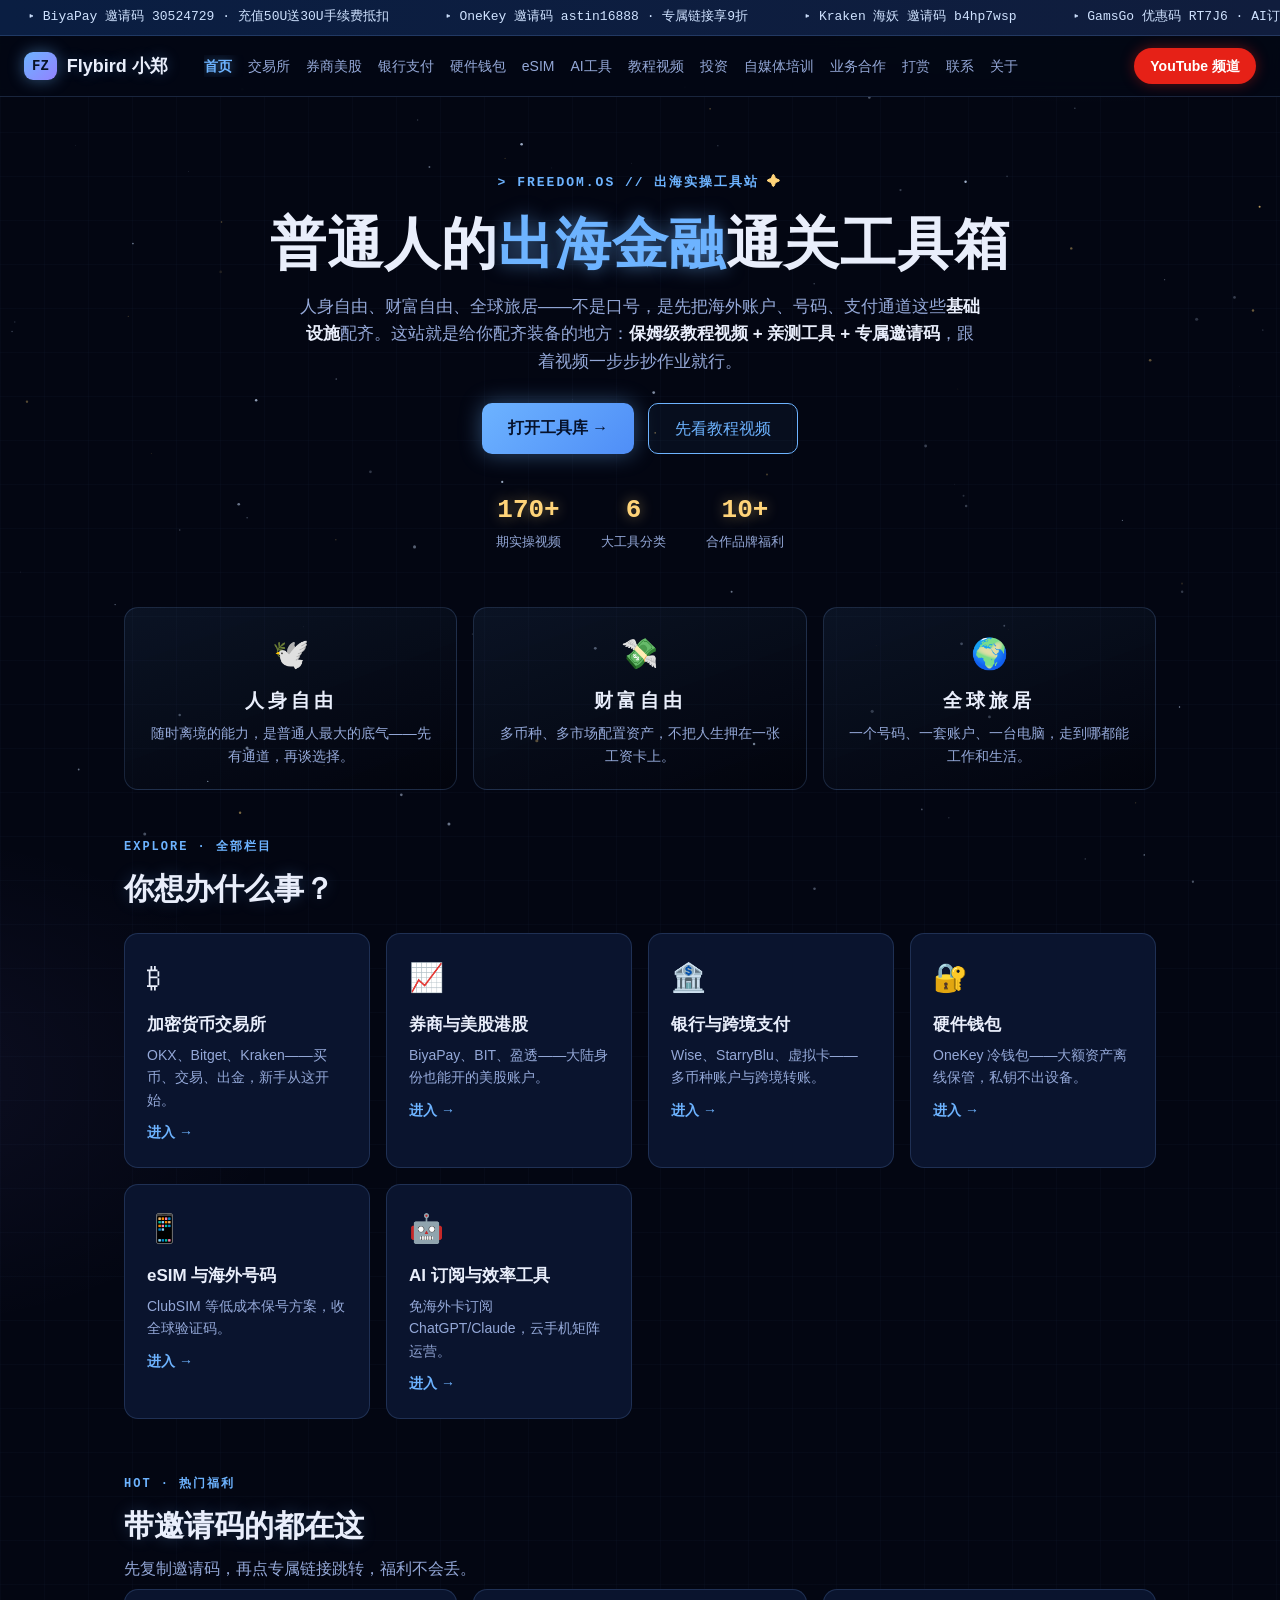
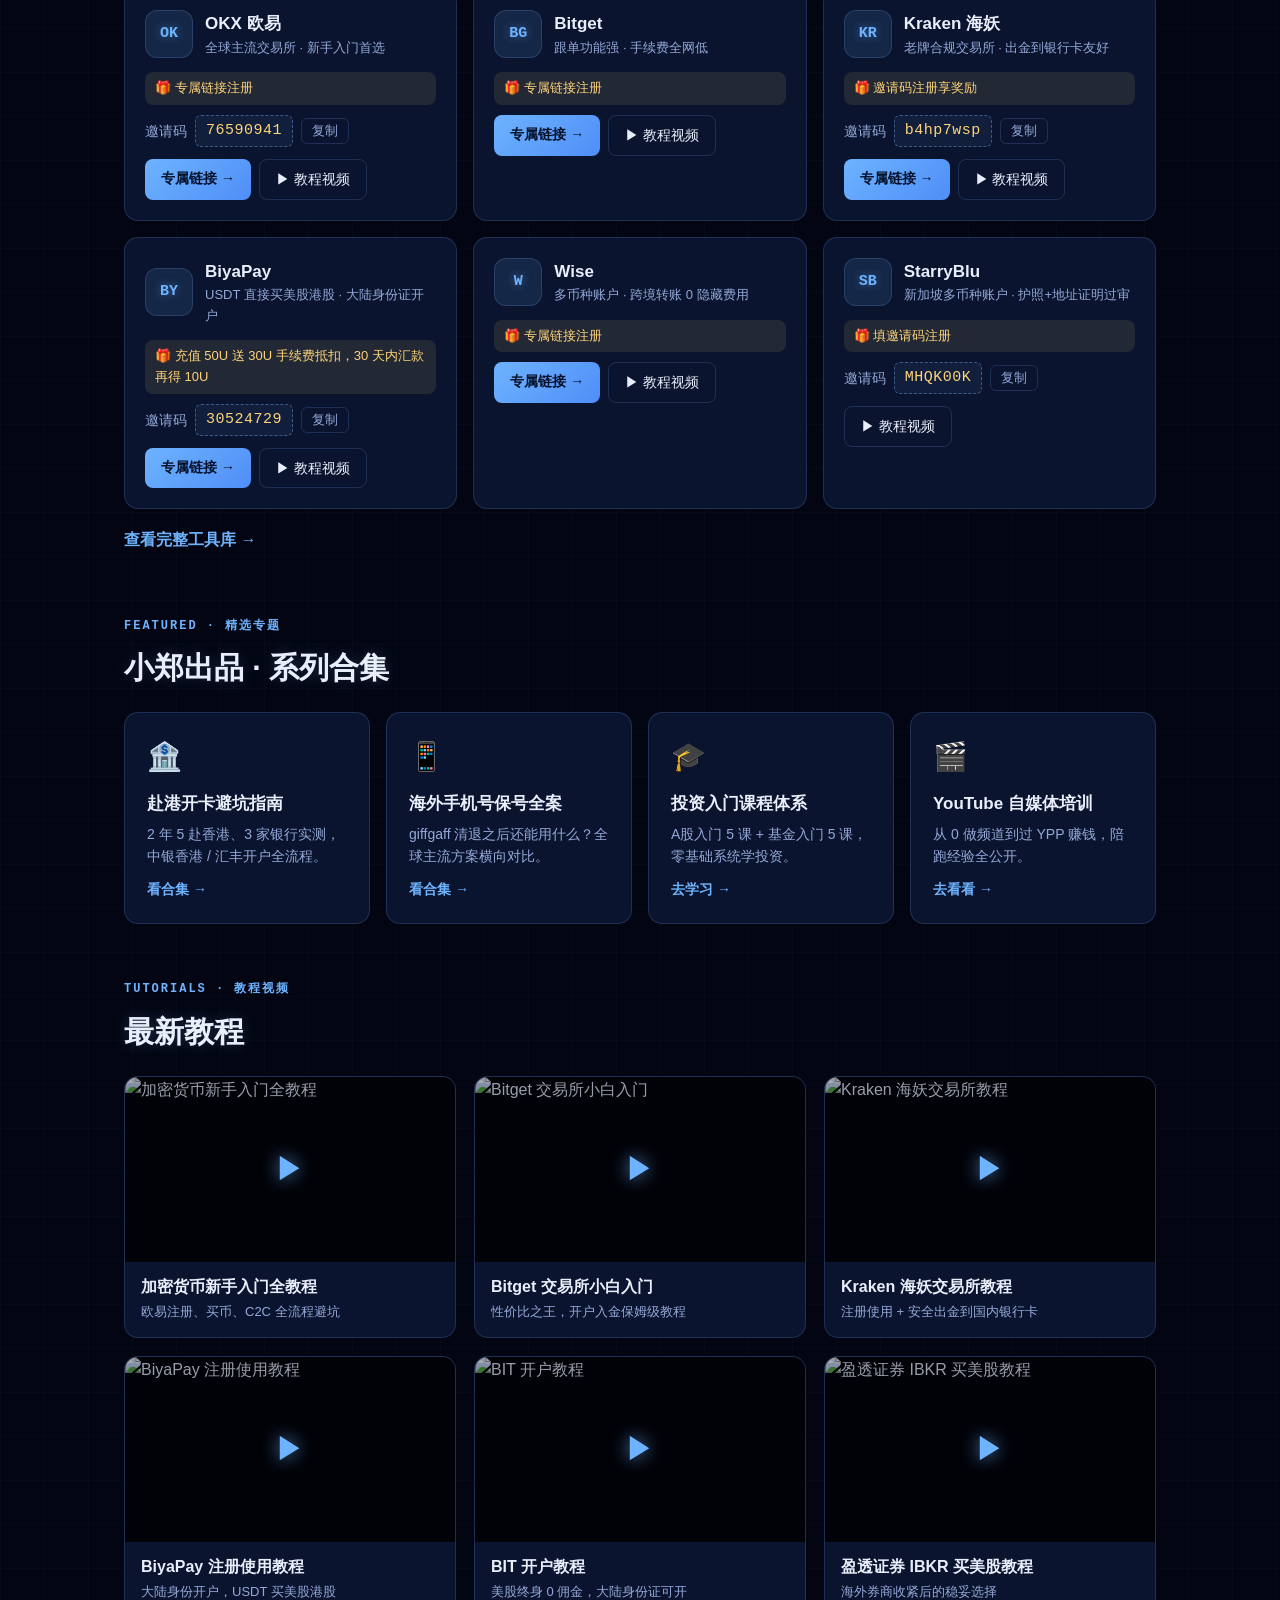
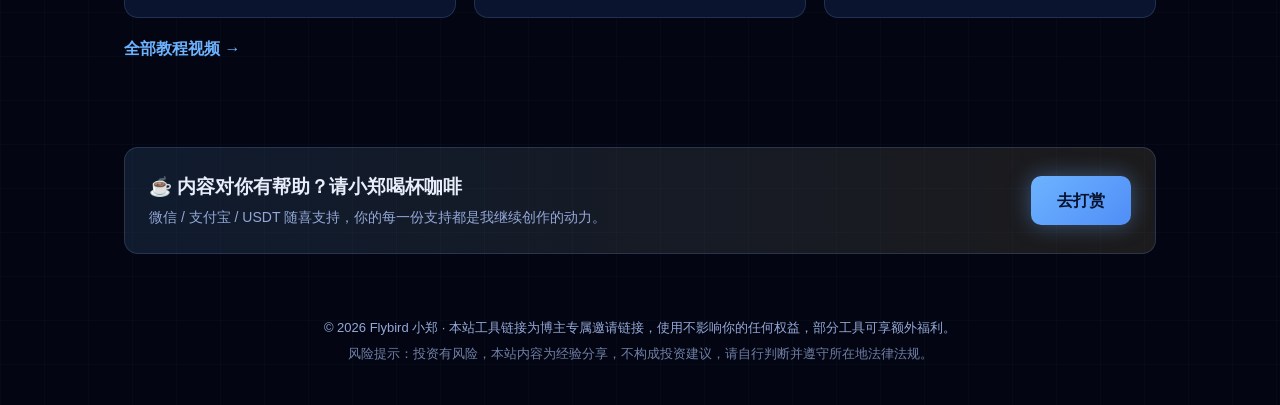
==== commit 8a1e24c3: "改版深蓝星空旅居风（一）：星空背景与柔和天蓝配色" ====
--- a/index.html
+++ b/index.html
@@ -9,7 +9,7 @@
 <link rel="icon" href="data:image/svg+xml,<svg xmlns='http://www.w3.org/2000/svg' viewBox='0 0 100 100'><text y='.9em' font-size='90'>🕊️</text></svg>">
 </head>
 <body>
-<canvas id="matrixRain" aria-hidden="true"></canvas>
+<canvas id="starCanvas" aria-hidden="true"></canvas>
 <div class="ticker" aria-label="最新福利播报"><div class="ticker-track" id="tickerTrack"></div></div>
 <header class="nav">
   <a class="brand" href="index.html"><span class="brand-badge">FZ</span><span class="brand-name">Flybird 小郑</span></a>
--- a/styles.css
+++ b/styles.css
@@ -1,15 +1,15 @@
-/* Flybird 小郑工具站 · 黑客帝国式科技风（原创样式） */
+/* Flybird 小郑工具站 · 深蓝星空旅居风（原创样式） */
 :root {
-  --bg: #010503;
-  --bg-soft: #04120a;
-  --bg-card: #06150c;
-  --border: rgba(0, 255, 102, 0.16);
-  --text: #e4fcec;
-  --text-dim: #83b894;
-  --accent: #00ff66;
-  --accent-dim: rgba(0, 255, 102, 0.12);
-  --green: #00e5ff;
-  --green-dim: rgba(0, 229, 255, 0.10);
+  --bg: #030612;
+  --bg-soft: #0a1128;
+  --bg-card: #0a142e;
+  --border: rgba(126, 178, 255, 0.18);
+  --text: #e9eefb;
+  --text-dim: #94a8d8;
+  --accent: #6db3ff;
+  --accent-dim: rgba(109, 179, 255, 0.12);
+  --green: #ffd479;
+  --green-dim: rgba(255, 212, 121, 0.10);
   --amber: #ffd479;
   --radius: 14px;
   --mono: ui-monospace, "SF Mono", Menlo, Consolas, monospace;
@@ -19,10 +19,10 @@
 html { scroll-behavior: smooth; }
 body {
   background:
-    radial-gradient(900px 480px at 85% -5%, rgba(0, 255, 102, 0.10), transparent 60%),
-    radial-gradient(700px 420px at -10% 30%, rgba(0, 229, 255, 0.06), transparent 60%),
-    linear-gradient(rgba(0, 255, 102, 0.025) 1px, transparent 1px),
-    linear-gradient(90deg, rgba(0, 255, 102, 0.025) 1px, transparent 1px),
+    radial-gradient(900px 480px at 85% -5%, rgba(109, 179, 255, 0.10), transparent 60%),
+    radial-gradient(700px 420px at -10% 30%, rgba(147, 130, 255, 0.07), transparent 60%),
+    linear-gradient(rgba(126, 178, 255, 0.022) 1px, transparent 1px),
+    linear-gradient(90deg, rgba(126, 178, 255, 0.022) 1px, transparent 1px),
     var(--bg);
   background-size: auto, auto, 44px 44px, 44px 44px, auto;
   color: var(--text);
@@ -30,24 +30,19 @@
   line-height: 1.6;
 }
 a { color: inherit; text-decoration: none; }
-em { font-style: normal; color: var(--accent); text-shadow: 0 0 18px rgba(0, 255, 102, 0.65); }
-::selection { background: var(--accent); color: #02140a; }
-
-/* 数字雨画布 + 扫描线 */
-#matrixRain { position: fixed; inset: 0; z-index: 0; opacity: 0.14; pointer-events: none; }
-body::after {
-  content: ""; position: fixed; inset: 0; z-index: 3; pointer-events: none;
-  background: repeating-linear-gradient(0deg, rgba(0, 0, 0, 0.14) 0 1px, transparent 1px 3px);
-  opacity: 0.35;
-}
+em { font-style: normal; color: var(--accent); text-shadow: 0 0 18px rgba(109, 179, 255, 0.55); }
+::selection { background: var(--accent); color: #06122b; }
+
+/* 星空画布 */
+#starCanvas { position: fixed; inset: 0; z-index: 0; pointer-events: none; }
 header, main, footer { position: relative; z-index: 1; }
 
 /* ---------- 滚动播报 ---------- */
 .ticker {
-  background: linear-gradient(90deg, #003311, #00222b);
+  background: linear-gradient(90deg, #0a1e42, #101d3d);
   border-bottom: 1px solid var(--border);
   overflow: hidden; white-space: nowrap;
-  padding: 7px 0; font-size: 13px; color: #b6ffd2; font-family: var(--mono);
+  padding: 7px 0; font-size: 13px; color: #cfe2ff; font-family: var(--mono);
   position: relative; z-index: 1;
 }
 .ticker-track { display: inline-block; animation: ticker-scroll 40s linear infinite; }
@@ -59,58 +54,58 @@
   position: sticky; top: 0; z-index: 50;
   display: flex; align-items: center; gap: 24px;
   padding: 12px 24px;
-  background: rgba(1, 8, 4, 0.9); backdrop-filter: blur(10px);
+  background: rgba(3, 7, 20, 0.88); backdrop-filter: blur(10px);
   border-bottom: 1px solid var(--border);
 }
 .brand { display: flex; align-items: center; gap: 10px; font-weight: 700; font-size: 18px; }
 .brand-badge {
-  background: var(--accent); color: #02140a; font-weight: 800;
+  background: linear-gradient(135deg, #6db3ff, #9382ff); color: #081226; font-weight: 800;
   border-radius: 9px; padding: 3px 8px; font-size: 14px; font-family: var(--mono);
-  box-shadow: 0 0 16px rgba(0, 255, 102, 0.55);
-}
-.brand-name { text-shadow: 0 0 14px rgba(0, 255, 102, 0.35); }
+  box-shadow: 0 0 16px rgba(109, 179, 255, 0.45);
+}
+.brand-name { text-shadow: 0 0 14px rgba(109, 179, 255, 0.3); }
 .nav-links { display: flex; gap: 16px; color: var(--text-dim); font-size: 14px; margin-left: 12px; overflow-x: auto; white-space: nowrap; scrollbar-width: none; }
 .nav-links::-webkit-scrollbar { display: none; }
 .nav-links a:hover { color: var(--accent); }
-.nav-links a.active { color: var(--accent); font-weight: 700; text-shadow: 0 0 12px rgba(0, 255, 102, 0.6); }
+.nav-links a.active { color: var(--accent); font-weight: 700; text-shadow: 0 0 12px rgba(109, 179, 255, 0.55); }
 .nav-cta {
   margin-left: auto; background: #e62117; color: #fff;
   padding: 7px 16px; border-radius: 999px; font-size: 14px; font-weight: 600;
-  box-shadow: 0 0 14px rgba(230, 33, 23, 0.45); flex: none;
+  box-shadow: 0 0 14px rgba(230, 33, 23, 0.4); flex: none;
 }
 @media (max-width: 640px) { .nav-cta { display: none; } }
 
 /* ---------- Hero ---------- */
 .hero { text-align: center; padding: 76px 24px 48px; max-width: 900px; margin: 0 auto; }
 .hero-kicker { color: var(--accent); letter-spacing: 2px; font-size: 13px; font-weight: 700; font-family: var(--mono); }
-.hero-kicker::after { content: "▊"; margin-left: 6px; animation: blink 1.1s steps(1) infinite; }
-@keyframes blink { 50% { opacity: 0; } }
+.hero-kicker::after { content: "✦"; margin-left: 8px; color: var(--amber); display: inline-block; animation: twinkle 2.2s ease-in-out infinite; }
+@keyframes twinkle { 0%, 100% { opacity: .35; transform: scale(.85); } 50% { opacity: 1; transform: scale(1.15); } }
 .hero h1 { font-size: clamp(32px, 6vw, 56px); line-height: 1.2; margin: 16px 0; letter-spacing: 1px; }
 .hero-sub { color: var(--text-dim); font-size: 17px; max-width: 680px; margin: 0 auto; }
 .hero-sub strong { color: var(--text); }
 .hero-actions { display: flex; gap: 14px; justify-content: center; margin: 28px 0 36px; flex-wrap: wrap; }
 .btn-primary {
-  background: var(--accent); color: #02140a; font-weight: 800;
+  background: linear-gradient(135deg, #6db3ff, #4f8ef7); color: #06122b; font-weight: 800;
   padding: 12px 26px; border-radius: 10px; display: inline-block;
-  box-shadow: 0 0 22px rgba(0, 255, 102, 0.45);
+  box-shadow: 0 0 22px rgba(109, 179, 255, 0.4);
   transition: transform .15s, box-shadow .15s;
 }
-.btn-primary:hover { transform: translateY(-2px); box-shadow: 0 0 34px rgba(0, 255, 102, 0.7); }
+.btn-primary:hover { transform: translateY(-2px); box-shadow: 0 0 34px rgba(109, 179, 255, 0.6); }
 .btn-ghost {
   border: 1px solid var(--accent); color: var(--accent);
   padding: 12px 26px; border-radius: 10px; display: inline-block;
-  background: rgba(0, 255, 102, 0.05);
+  background: rgba(109, 179, 255, 0.05);
 }
 .hero-stats { display: flex; gap: 40px; justify-content: center; }
 .hero-stats div { display: flex; flex-direction: column; }
-.hero-stats strong { font-size: 26px; color: var(--accent); font-family: var(--mono); text-shadow: 0 0 14px rgba(0, 255, 102, 0.5); }
+.hero-stats strong { font-size: 26px; color: var(--amber); font-family: var(--mono); text-shadow: 0 0 14px rgba(255, 212, 121, 0.45); }
 .hero-stats span { color: var(--text-dim); font-size: 13px; }
 
 /* 自由三支柱 */
 .freedom-grid { display: grid; grid-template-columns: repeat(auto-fit, minmax(230px, 1fr)); gap: 16px; max-width: 1080px; margin: 6px auto 0; padding: 0 24px; }
 .freedom-card {
   border: 1px solid var(--border); border-radius: var(--radius); padding: 22px;
-  background: linear-gradient(160deg, rgba(0, 255, 102, 0.07), rgba(0, 0, 0, 0.25));
+  background: linear-gradient(160deg, rgba(109, 179, 255, 0.08), rgba(0, 0, 0, 0.25));
   text-align: center;
 }
 .freedom-card .f-emoji { font-size: 30px; }
@@ -120,7 +115,7 @@
 /* ---------- 通用区块 ---------- */
 .section { max-width: 1080px; margin: 0 auto; padding: 48px 24px 8px; }
 .section-kicker { color: var(--accent); letter-spacing: 2px; font-size: 12px; font-weight: 700; font-family: var(--mono); }
-.section h2 { font-size: 30px; margin: 8px 0 6px; text-shadow: 0 0 16px rgba(0, 255, 102, 0.25); }
+.section h2 { font-size: 30px; margin: 8px 0 6px; text-shadow: 0 0 16px rgba(109, 179, 255, 0.22); }
 .section-desc { color: var(--text-dim); margin-bottom: 8px; }
 
 /* ---------- 专题 / 业务卡片 ---------- */
@@ -130,7 +125,7 @@
   border-radius: var(--radius); padding: 22px; display: block;
   transition: transform .15s, border-color .15s, box-shadow .15s;
 }
-a.series-card:hover, div.series-card:hover { transform: translateY(-3px); border-color: var(--accent); box-shadow: 0 8px 30px rgba(0, 255, 102, 0.18); }
+a.series-card:hover, div.series-card:hover { transform: translateY(-3px); border-color: var(--accent); box-shadow: 0 8px 30px rgba(109, 179, 255, 0.18); }
 .series-emoji { font-size: 28px; }
 .series-card h3 { margin: 10px 0 6px; font-size: 17px; }
 .series-card p { color: var(--text-dim); font-size: 14px; }
@@ -147,14 +142,14 @@
 .cat-title { font-size: 20px; margin-bottom: 14px; }
 .tool-grid { display: grid; grid-template-columns: repeat(auto-fill, minmax(300px, 1fr)); gap: 16px; }
 .tool-card { background: var(--bg-card); border: 1px solid var(--border); border-radius: var(--radius); padding: 20px; transition: border-color .15s, box-shadow .15s; }
-.tool-card:hover { border-color: rgba(0, 255, 102, 0.55); box-shadow: 0 6px 26px rgba(0, 255, 102, 0.15); }
+.tool-card:hover { border-color: rgba(109, 179, 255, 0.55); box-shadow: 0 6px 26px rgba(109, 179, 255, 0.15); }
 .tool-head { display: flex; gap: 12px; align-items: center; }
 .tool-avatar {
   width: 48px; height: 48px; border-radius: 12px; flex: none;
   background: var(--accent-dim); color: var(--accent); font-family: var(--mono);
   display: flex; align-items: center; justify-content: center;
   font-weight: 800; font-size: 15px; border: 1px solid var(--border);
-  text-shadow: 0 0 10px rgba(0, 255, 102, 0.5);
+  text-shadow: 0 0 10px rgba(109, 179, 255, 0.45);
 }
 .tool-head h3 { font-size: 17px; }
 .tool-tag { color: var(--text-dim); font-size: 13px; }
@@ -165,9 +160,9 @@
 .code-row { display: flex; align-items: center; gap: 8px; margin-bottom: 12px; font-size: 14px; }
 .code-label { color: var(--text-dim); }
 .code-row code {
-  background: rgba(0, 255, 102, 0.07); padding: 3px 10px; border-radius: 6px;
+  background: rgba(109, 179, 255, 0.07); padding: 3px 10px; border-radius: 6px;
   font-size: 15px; letter-spacing: .5px; color: var(--amber); font-family: var(--mono);
-  border: 1px dashed rgba(0, 255, 102, 0.35);
+  border: 1px dashed rgba(126, 178, 255, 0.4);
 }
 .copy-btn {
   background: transparent; border: 1px solid var(--border); color: var(--text-dim);
@@ -176,7 +171,7 @@
 .copy-btn:hover { color: var(--accent); border-color: var(--accent); }
 .tool-actions { display: flex; gap: 8px; flex-wrap: wrap; }
 .tool-btn {
-  background: var(--accent); color: #02140a; font-weight: 700; font-size: 14px;
+  background: linear-gradient(135deg, #6db3ff, #4f8ef7); color: #06122b; font-weight: 700; font-size: 14px;
   padding: 8px 16px; border-radius: 8px;
 }
 .tool-btn.ghost { background: transparent; border: 1px solid var(--border); color: var(--text); font-weight: 500; }
@@ -189,8 +184,8 @@
 .video-thumb iframe { width: 100%; height: 100%; display: block; }
 .play-badge {
   position: absolute; inset: 0; display: flex; align-items: center; justify-content: center;
-  font-size: 30px; color: var(--accent); background: rgba(0, 10, 4, 0.35);
-  text-shadow: 0 0 18px rgba(0, 255, 102, 0.8);
+  font-size: 30px; color: var(--accent); background: rgba(2, 6, 20, 0.35);
+  text-shadow: 0 0 18px rgba(109, 179, 255, 0.75);
 }
 .video-card h3 { font-size: 16px; padding: 12px 16px 2px; }
 .video-card p { color: var(--text-dim); font-size: 13px; padding: 0 16px 14px; }
@@ -215,9 +210,9 @@
 .footer-risk { margin-top: 6px; opacity: .75; }
 .toast {
   position: fixed; left: 50%; bottom: 28px; transform: translateX(-50%) translateY(20px);
-  background: var(--accent); color: #02140a; font-weight: 700; font-size: 14px;
+  background: var(--accent); color: #06122b; font-weight: 700; font-size: 14px;
   padding: 10px 22px; border-radius: 999px; opacity: 0; pointer-events: none; transition: all .25s; z-index: 60;
-  box-shadow: 0 0 24px rgba(0, 255, 102, 0.5);
+  box-shadow: 0 0 24px rgba(109, 179, 255, 0.5);
 }
 .toast.show { opacity: 1; transform: translateX(-50%) translateY(0); }
 
@@ -234,7 +229,7 @@
 .course-box { background: var(--bg-card); border: 1px solid var(--border); border-radius: var(--radius); padding: 22px; margin-top: 18px; }
 .course-box h3 { margin-bottom: 12px; font-size: 18px; }
 .course-item { display: flex; align-items: center; gap: 12px; padding: 11px 10px; border-radius: 10px; font-size: 15px; }
-.course-item:hover { background: rgba(0, 255, 102, 0.05); }
+.course-item:hover { background: rgba(109, 179, 255, 0.05); }
 .course-num { background: var(--accent-dim); color: var(--accent); font-weight: 800; border-radius: 8px; width: 28px; height: 28px; display: flex; align-items: center; justify-content: center; flex: none; font-family: var(--mono); }
 .course-play { margin-left: auto; color: var(--text-dim); font-size: 13px; flex: none; }
 
@@ -245,12 +240,12 @@
 .donate-card h3 { margin-top: 14px; font-size: 18px; }
 .donate-card p { color: var(--text-dim); font-size: 14px; }
 .usdt-box { max-width: 720px; margin: 26px auto 0; background: var(--bg-card); border: 1px solid var(--border); border-radius: var(--radius); padding: 22px; text-align: center; }
-.usdt-addr { font-family: var(--mono); background: rgba(0, 255, 102, 0.06); border: 1px dashed rgba(0, 255, 102, 0.35); border-radius: 8px; padding: 10px 14px; word-break: break-all; color: var(--amber); display: block; margin: 12px 0; font-size: 15px; }
+.usdt-addr { font-family: var(--mono); background: rgba(109, 179, 255, 0.06); border: 1px dashed rgba(126, 178, 255, 0.4); border-radius: 8px; padding: 10px 14px; word-break: break-all; color: var(--amber); display: block; margin: 12px 0; font-size: 15px; }
 
 /* ---------- 联系页 ---------- */
 .contact-grid { display: grid; grid-template-columns: repeat(auto-fill, minmax(300px, 1fr)); gap: 16px; margin-top: 20px; }
 .contact-card { background: var(--bg-card); border: 1px solid var(--border); border-radius: var(--radius); padding: 22px; text-align: center; transition: border-color .15s, box-shadow .15s; }
-.contact-card:hover { border-color: rgba(0, 255, 102, 0.55); box-shadow: 0 6px 26px rgba(0, 255, 102, 0.15); }
+.contact-card:hover { border-color: rgba(109, 179, 255, 0.55); box-shadow: 0 6px 26px rgba(109, 179, 255, 0.15); }
 .contact-card img { width: 170px; height: 170px; object-fit: contain; border-radius: 12px; background: #fff; }
 .contact-card h3 { margin: 12px 0 4px; font-size: 18px; }
 .contact-card .c-id { font-family: var(--mono); color: var(--amber); font-size: 17px; word-break: break-all; }
@@ -258,7 +253,7 @@
 
 /* ---------- 关于页 ---------- */
 .about-flex { display: flex; gap: 26px; align-items: flex-start; flex-wrap: wrap; }
-.about-flex img.logo { width: 150px; height: 150px; object-fit: cover; border-radius: 24px; border: 1px solid var(--border); box-shadow: 0 0 24px rgba(0, 255, 102, 0.2); }
+.about-flex img.logo { width: 150px; height: 150px; object-fit: cover; border-radius: 24px; border: 1px solid var(--border); box-shadow: 0 0 24px rgba(109, 179, 255, 0.2); }
 .about-flex .about-text { flex: 1; min-width: 260px; }
 
 @media (prefers-reduced-motion: reduce) {
